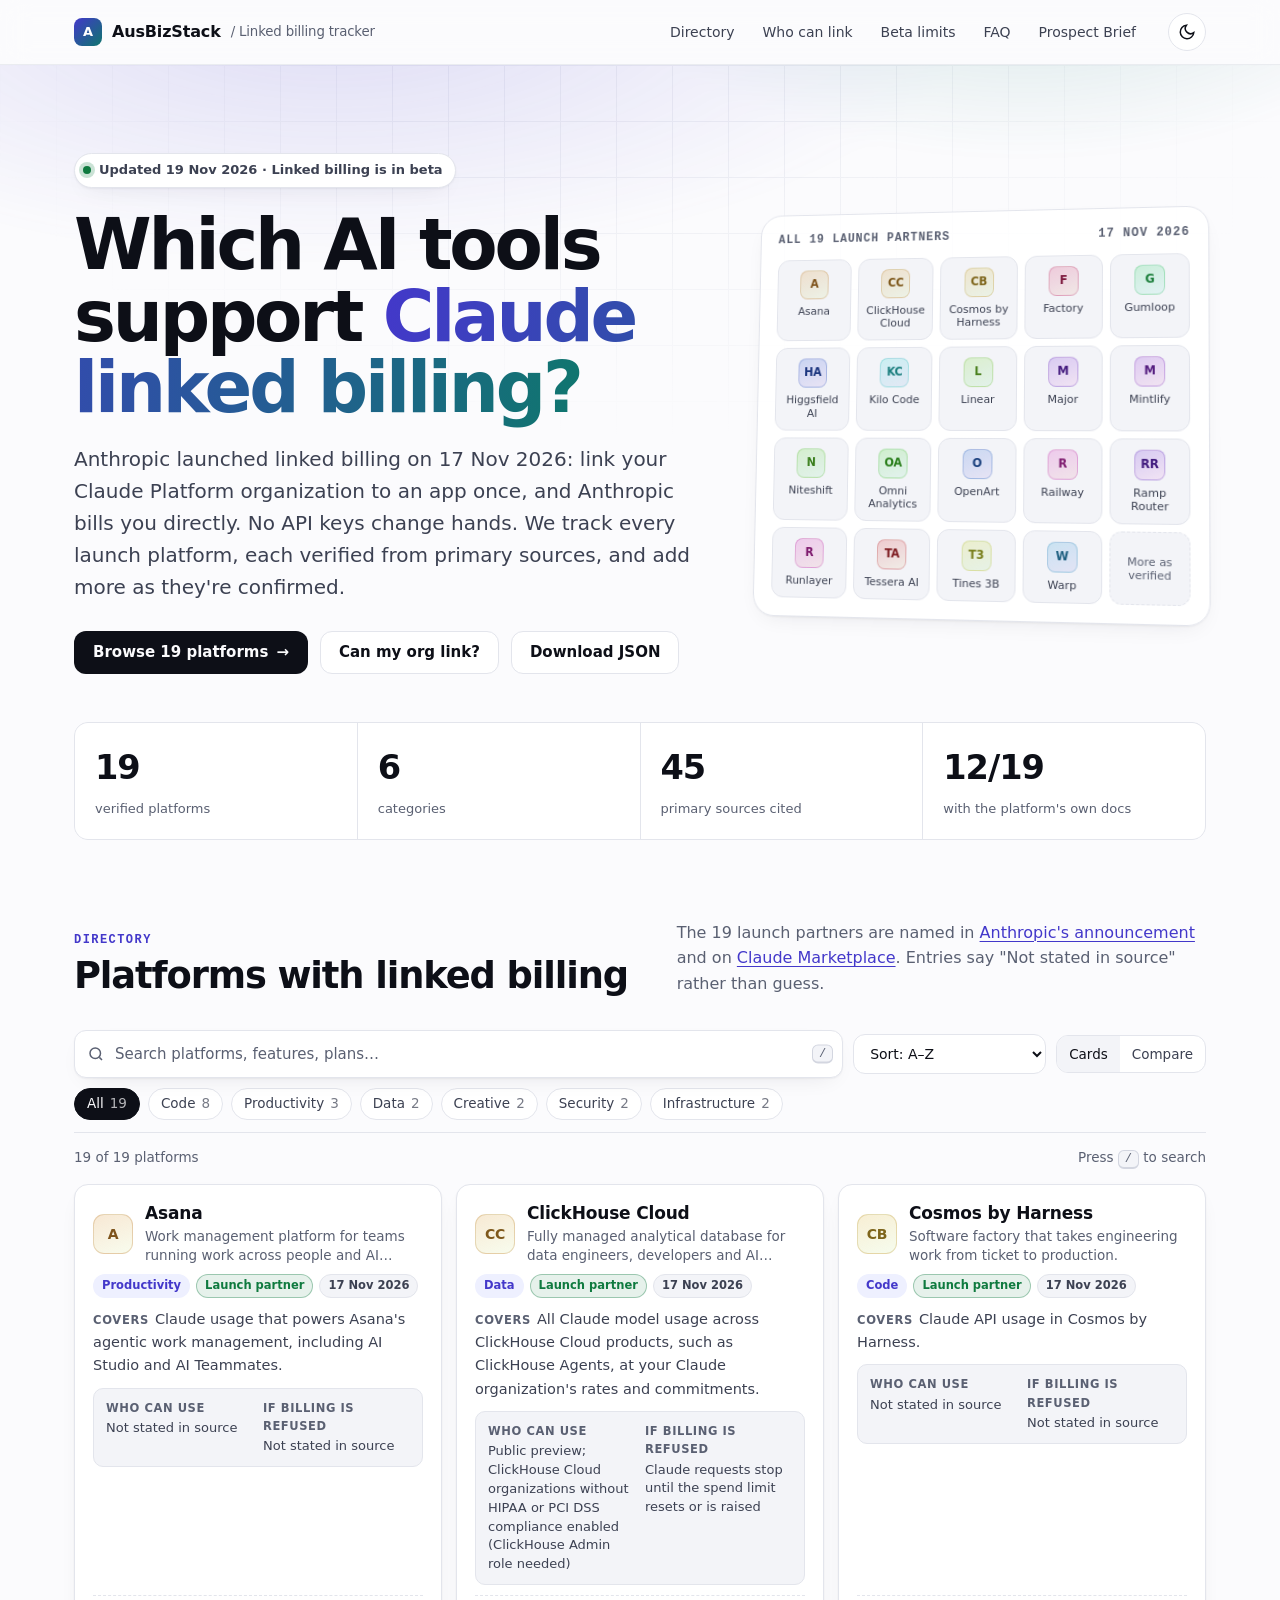
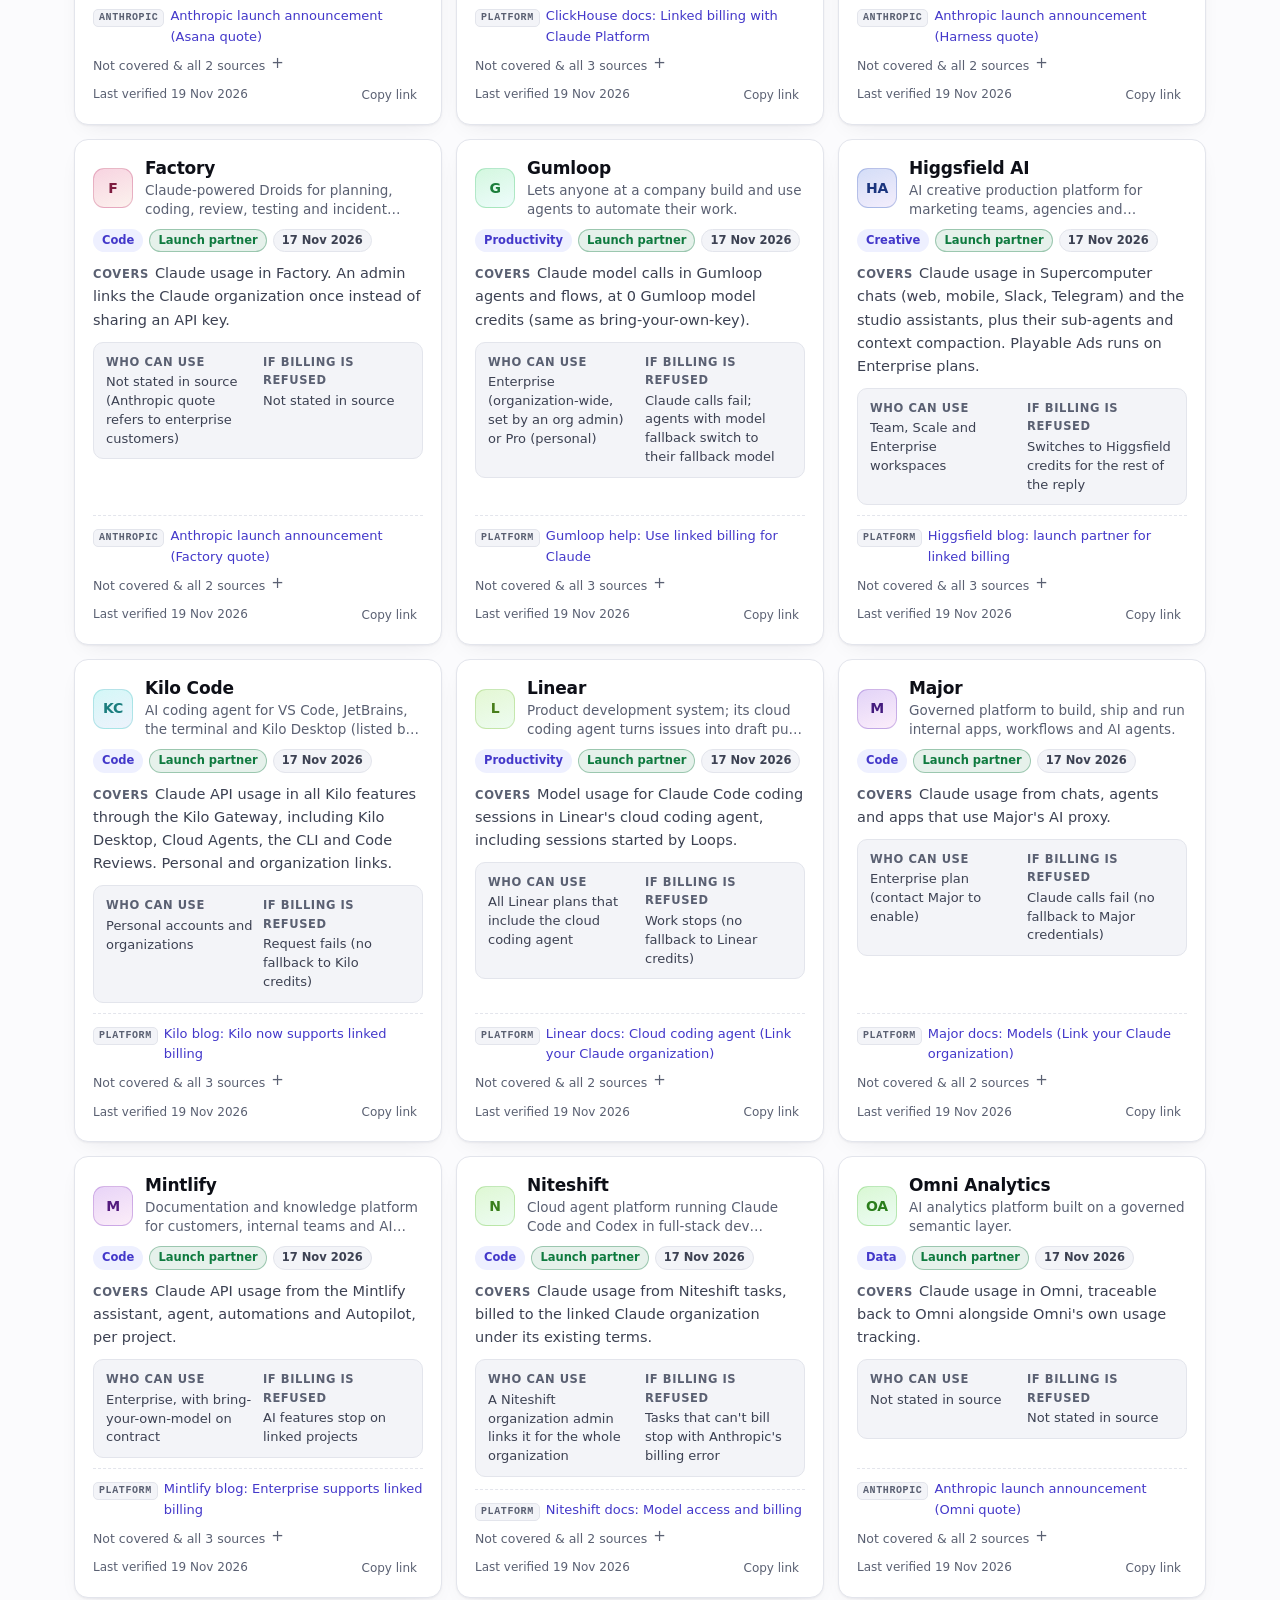
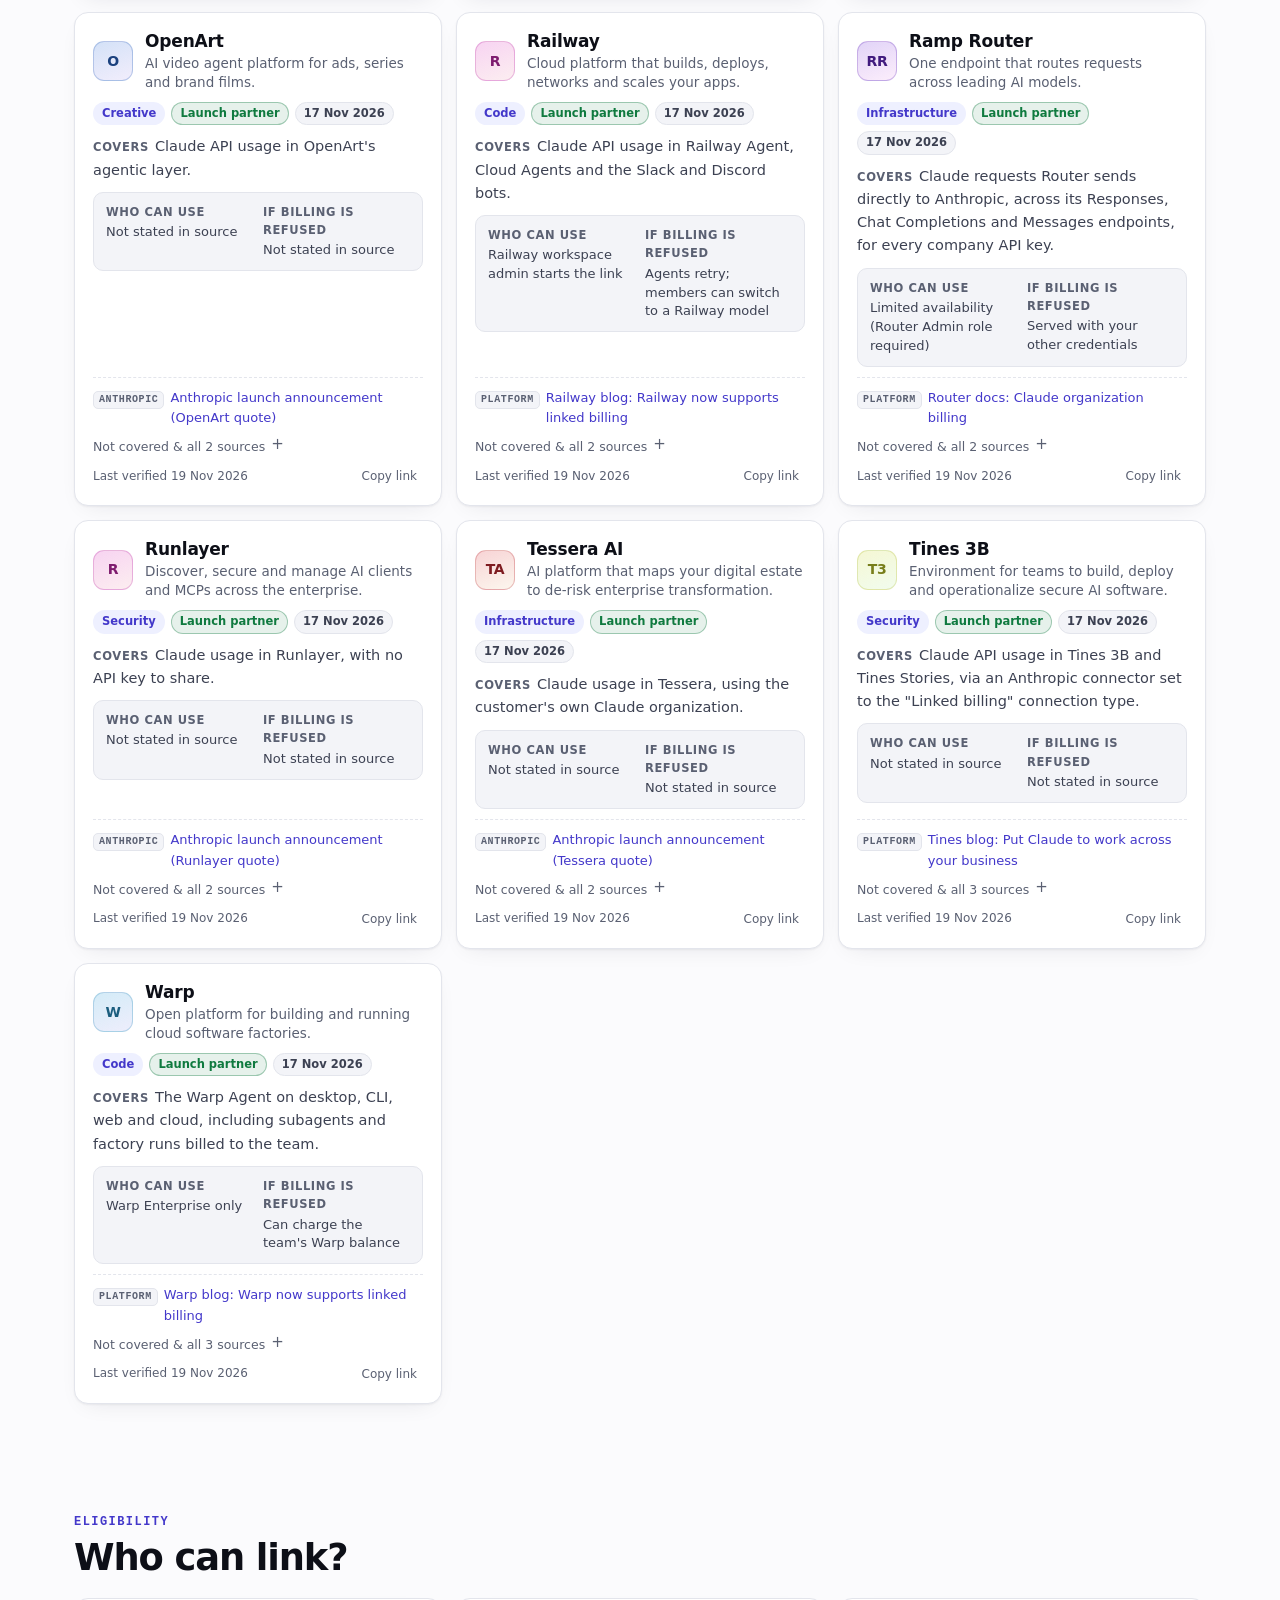
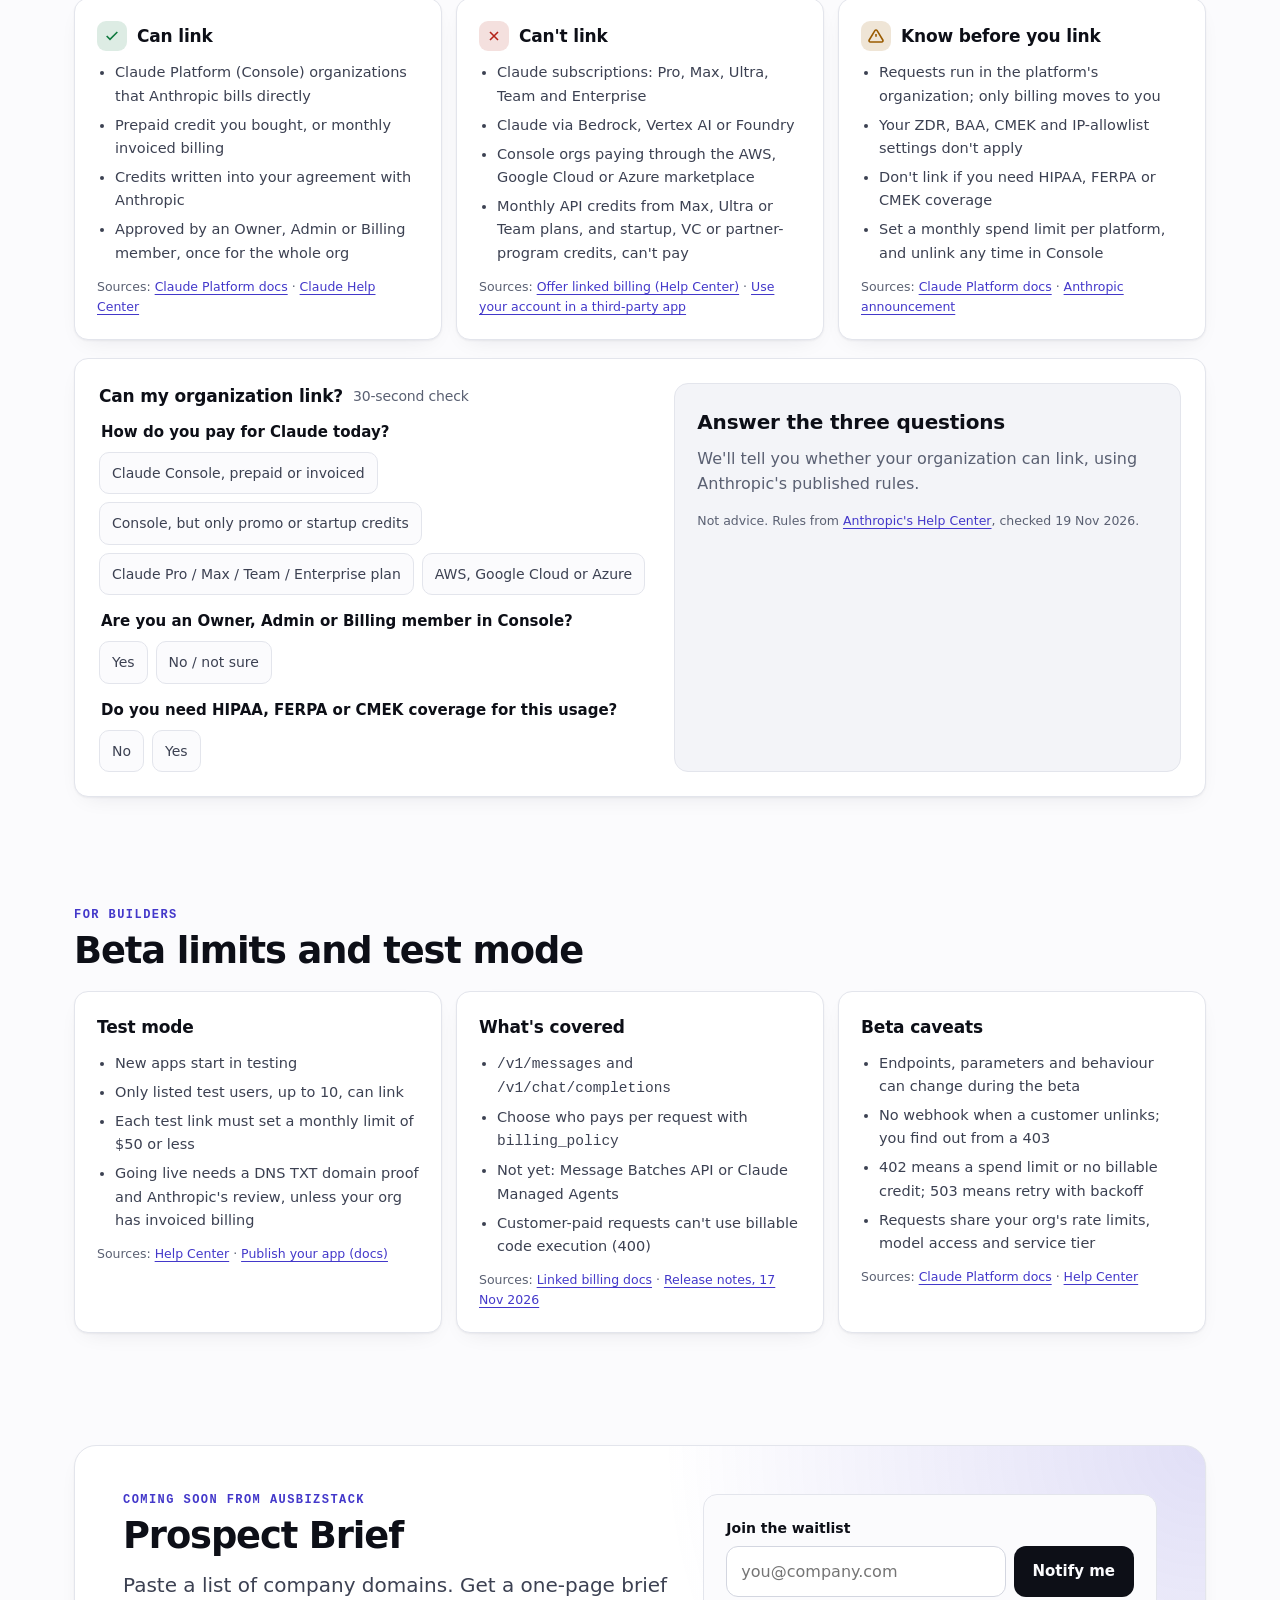
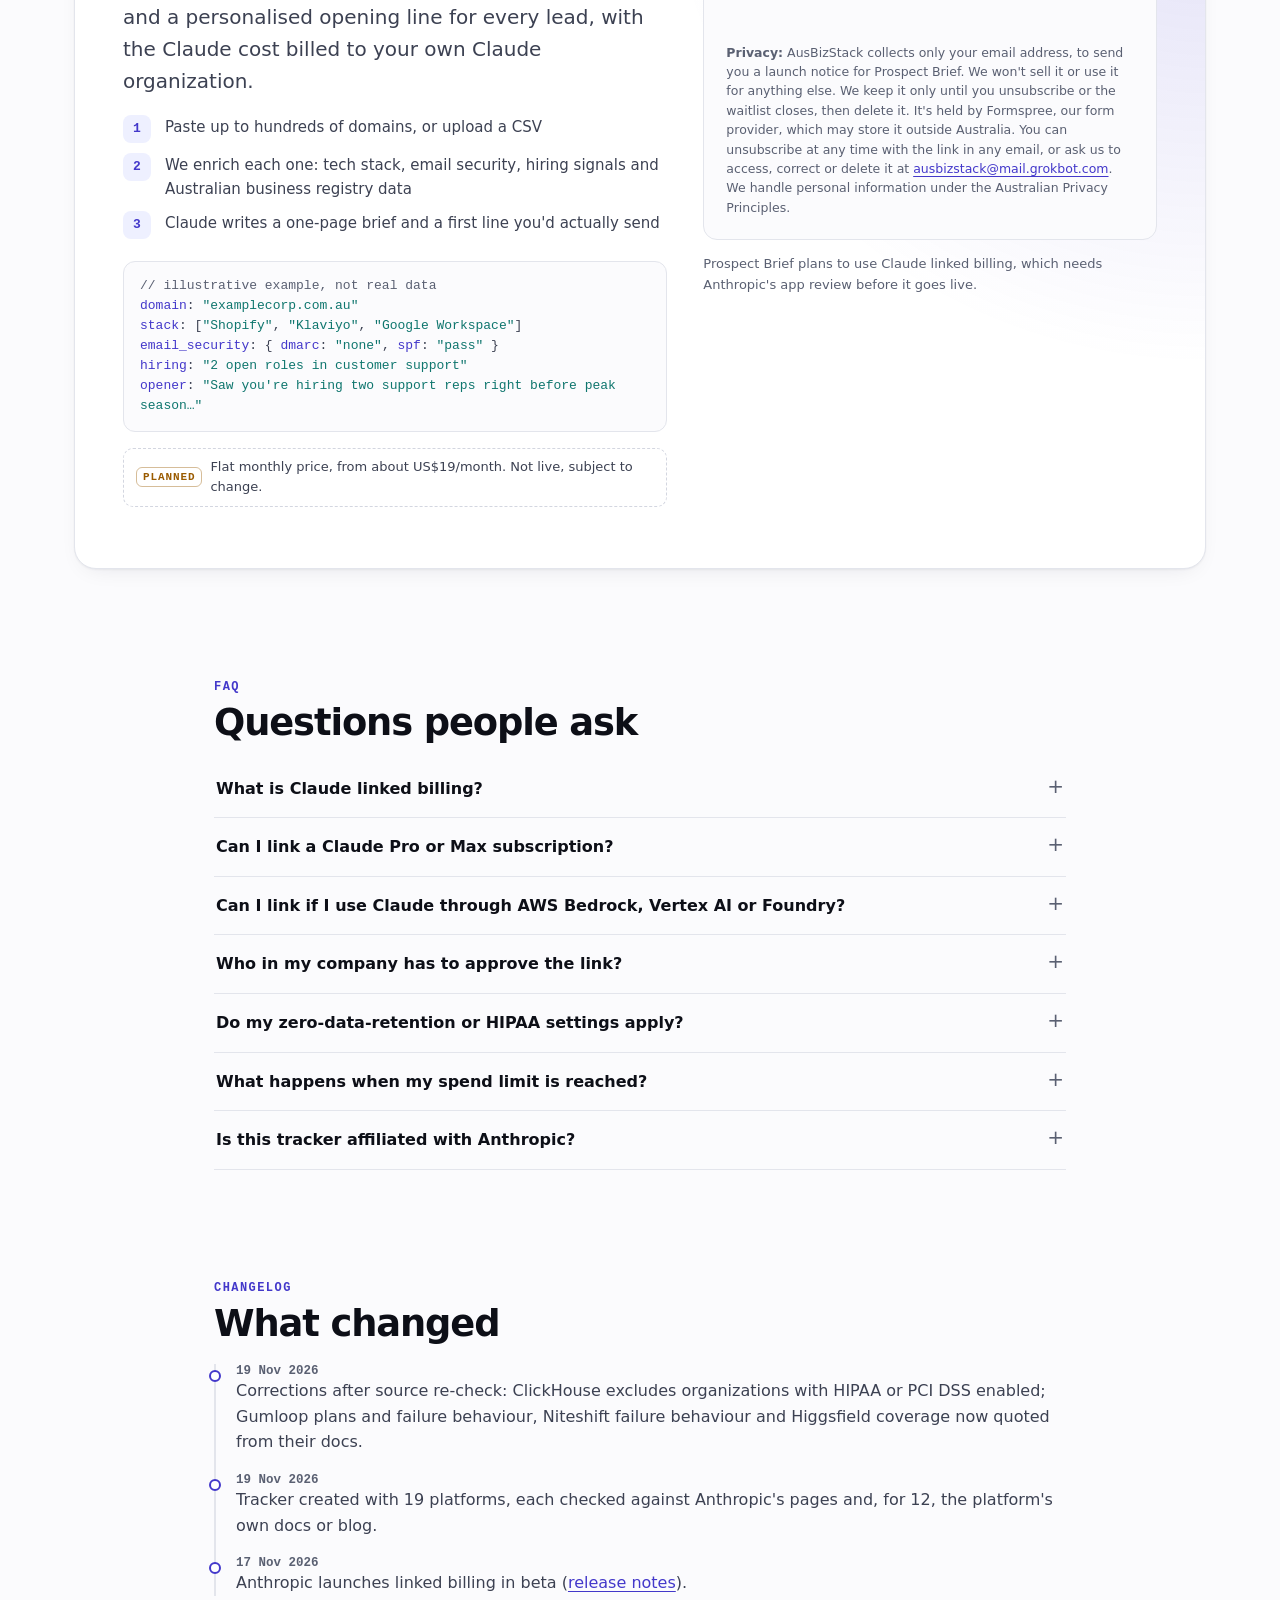
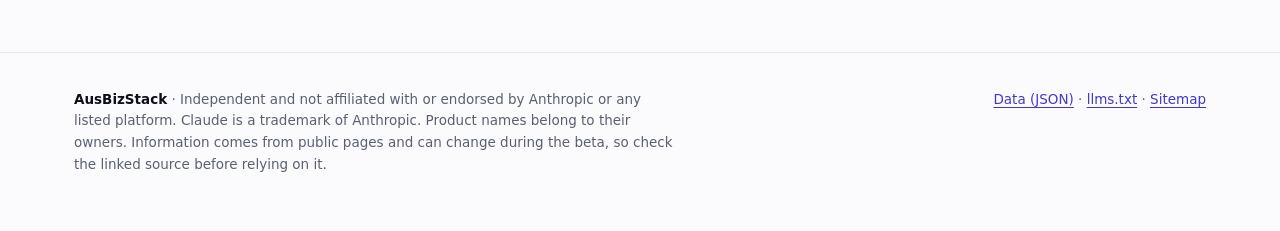
==== claude-linked-billing/index.html @ 21a8fe2b "Add Claude linked-billing tracker" ====
<!doctype html>
<html lang="en-AU" class="no-js">
<head>
<meta charset="utf-8">
<meta name="viewport" content="width=device-width,initial-scale=1,viewport-fit=cover">
<title>Which AI tools support Claude linked billing? (2026 tracker) · AusBizStack</title>
<meta name="description" content="Independent tracker of the platforms supporting Anthropic&#39;s Claude linked billing (beta, launched 17 Nov 2026): all 19 launch partners, each verified from primary sources, plus eligibility rules, test-mode limits and caveats.">
<link rel="canonical" href="https://ausbizstack.github.io/claude-linked-billing/">
<meta name="robots" content="index,follow,max-image-preview:large">
<meta name="theme-color" content="#08090d" media="(prefers-color-scheme: dark)">
<meta name="theme-color" content="#fbfbfd" media="(prefers-color-scheme: light)">
<meta property="og:type" content="website">
<meta property="og:site_name" content="AusBizStack">
<meta property="og:title" content="Which AI tools support Claude linked billing?">
<meta property="og:description" content="Independent tracker of the platforms supporting Anthropic&#39;s Claude linked billing (beta, launched 17 Nov 2026): all 19 launch partners, each verified from primary sources, plus eligibility rules, test-mode limits and caveats.">
<meta property="og:url" content="https://ausbizstack.github.io/claude-linked-billing/">
<meta property="og:image" content="https://ausbizstack.github.io/claude-linked-billing/og.png">
<meta property="og:image:width" content="1200"><meta property="og:image:height" content="630">
<meta property="og:image:alt" content="Claude linked billing tracker: 19 verified platforms">
<meta property="og:locale" content="en_AU">
<meta name="twitter:card" content="summary_large_image">
<meta name="twitter:title" content="Which AI tools support Claude linked billing?">
<meta name="twitter:description" content="Independent tracker of the platforms supporting Anthropic&#39;s Claude linked billing (beta, launched 17 Nov 2026): all 19 launch partners, each verified from primary sources, plus eligibility rules, test-mode limits and caveats.">
<meta name="twitter:image" content="https://ausbizstack.github.io/claude-linked-billing/og.png">
<link rel="icon" href="./favicon.svg" type="image/svg+xml">
<link rel="apple-touch-icon" href="./apple-touch-icon.png">
<link rel="manifest" href="./site.webmanifest">
<link rel="alternate" type="application/json" href="./platforms.json" title="Platform data (JSON)">
<link rel="alternate" type="text/plain" href="./llms.txt" title="llms.txt">
<script>try{var t=localStorage.getItem("theme");if(t)document.documentElement.dataset.theme=t}catch(e){}</script>
<style>:root{--font: "Inter var", Inter, ui-sans-serif, system-ui, -apple-system, "Segoe UI Variable", "Segoe UI", Roboto, "Helvetica Neue", Arial, sans-serif;--mono: ui-monospace, "SF Mono", "JetBrains Mono", Menlo, Consolas, monospace;--r-sm:8px; --r:14px; --r-lg:22px;--ease: cubic-bezier(.2,.7,.2,1);--maxw: 1180px;color-scheme: light dark;}:root,[data-theme="light"]{--bg:#fbfbfd; --bg-2:#f3f4f8; --card:#ffffff; --line:#e3e5ec; --line-2:#d3d6e0;--fg:#0d0f17; --fg-2:#3c4152; --fg-3:#5a6072;--accent:#4338ca; --accent-2:#0f766e; --accent-fg:#ffffff; --accent-soft:#eef0ff;--ok:#0f7a3f; --warn:#9a5b00; --bad:#b42318;--glow: rgba(67,56,202,.16); --shadow: 0 1px 2px rgba(16,24,40,.05), 0 8px 24px -12px rgba(16,24,40,.12);}@media (prefers-color-scheme: dark){:root:not([data-theme="light"]){--bg:#08090d; --bg-2:#0e1016; --card:#11131a; --line:#1f2330; --line-2:#2b3040;--fg:#f2f3f7; --fg-2:#c3c7d4; --fg-3:#9aa0b2;--accent:#a5b4fc; --accent-2:#5eead4; --accent-fg:#0b0d14; --accent-soft:#1a1d33;--ok:#4ade80; --warn:#fbbf24; --bad:#f87171;--glow: rgba(129,140,248,.22); --shadow: 0 1px 0 rgba(255,255,255,.03) inset, 0 12px 32px -16px rgba(0,0,0,.6);}}[data-theme="dark"]{--bg:#08090d; --bg-2:#0e1016; --card:#11131a; --line:#1f2330; --line-2:#2b3040;--fg:#f2f3f7; --fg-2:#c3c7d4; --fg-3:#9aa0b2;--accent:#a5b4fc; --accent-2:#5eead4; --accent-fg:#0b0d14; --accent-soft:#1a1d33;--ok:#4ade80; --warn:#fbbf24; --bad:#f87171;--glow: rgba(129,140,248,.22); --shadow: 0 1px 0 rgba(255,255,255,.03) inset, 0 12px 32px -16px rgba(0,0,0,.6);}*,*::before,*::after{box-sizing:border-box}html{-webkit-text-size-adjust:100%;scroll-behavior:smooth;scroll-padding-top:84px}body{margin:0;background:var(--bg);color:var(--fg);font:400 16px/1.6 var(--font);font-feature-settings:"cv11","ss01","ss03";-webkit-font-smoothing:antialiased;text-rendering:optimizeLegibility}a{color:var(--accent);text-underline-offset:3px;text-decoration-thickness:1px}a:hover{text-decoration-thickness:2px}:focus-visible{outline:2px solid var(--accent);outline-offset:3px;border-radius:6px}img,svg{display:block;max-width:100%}.wrap{max-width:var(--maxw);margin:0 auto;padding:0 24px}.sr-only{position:absolute!important;width:1px;height:1px;padding:0;margin:-1px;overflow:hidden;clip:rect(0,0,0,0);white-space:nowrap;border:0}.skip{position:absolute;left:12px;top:-60px;background:var(--fg);color:var(--bg);padding:10px 14px;border-radius:10px;z-index:100}.skip:focus,.skip:focus-visible{top:12px;outline:3px solid var(--accent);outline-offset:2px;box-shadow:0 0 0 6px color-mix(in srgb,var(--accent) 30%,transparent)}main:focus{outline:none}.top{position:sticky;top:0;z-index:50;backdrop-filter:saturate(180%) blur(14px);-webkit-backdrop-filter:saturate(180%) blur(14px);background:color-mix(in srgb,var(--bg) 78%,transparent);border-bottom:1px solid color-mix(in srgb,var(--line) 70%,transparent)}.top .wrap{display:flex;align-items:center;gap:20px;height:64px}.brand{display:flex;align-items:center;gap:10px;font-weight:650;letter-spacing:-.01em;color:var(--fg);text-decoration:none}.brand .mark{width:28px;height:28px;border-radius:8px;background:linear-gradient(135deg,var(--accent),var(--accent-2));display:grid;place-items:center;color:var(--accent-fg);font-size:13px;font-weight:800}.brand small{color:var(--fg-3);font-weight:500}.nav{display:flex;gap:4px;margin-left:auto}.nav a{color:var(--fg-2);text-decoration:none;font-size:14px;padding:8px 12px;border-radius:999px}.nav a:hover{background:var(--bg-2);color:var(--fg)}.icon-btn{border:1px solid var(--line);background:var(--card);color:var(--fg);width:38px;height:38px;border-radius:999px;display:grid;place-items:center;cursor:pointer}.icon-btn:hover{border-color:var(--line-2)}.hero{position:relative;padding:88px 0 56px;overflow:hidden;isolation:isolate}.hero::before{content:"";position:absolute;inset:-30% -10% auto;height:620px;background:radial-gradient(60% 60% at 30% 30%,var(--glow),transparent 70%),radial-gradient(40% 50% at 75% 20%,color-mix(in srgb,var(--accent-2) 18%,transparent),transparent 70%);z-index:-1;filter:blur(8px)}.hero::after{content:"";position:absolute;inset:0;background-image:linear-gradient(var(--line) 1px,transparent 1px),linear-gradient(90deg,var(--line) 1px,transparent 1px);background-size:56px 56px;mask-image:radial-gradient(70% 60% at 50% 0%,#000 30%,transparent 75%);-webkit-mask-image:radial-gradient(70% 60% at 50% 0%,#000 30%,transparent 75%);opacity:.5;z-index:-2}.eyebrow{display:inline-flex;align-items:center;gap:8px;font-size:13px;font-weight:550;color:var(--fg-2);background:var(--card);border:1px solid var(--line);padding:6px 12px 6px 8px;border-radius:999px;box-shadow:var(--shadow)}.dot{width:8px;height:8px;border-radius:50%;background:var(--ok);box-shadow:0 0 0 4px color-mix(in srgb,var(--ok) 22%,transparent);animation:pulse 2.4s var(--ease) infinite}@keyframes pulse{50%{box-shadow:0 0 0 7px color-mix(in srgb,var(--ok) 0%,transparent)}}h1{font-size:clamp(2.3rem,5.6vw,4.4rem);line-height:1.02;letter-spacing:-.045em;font-weight:720;margin:22px 0 18px;max-width:15ch}h1 .grad{background:linear-gradient(100deg,var(--accent),var(--accent-2));-webkit-background-clip:text;background-clip:text;color:transparent}.lede{font-size:clamp(1.05rem,1.6vw,1.25rem);color:var(--fg-2);max-width:62ch;margin:0 0 28px}.cta-row{display:flex;flex-wrap:wrap;gap:12px}.btn{display:inline-flex;align-items:center;gap:8px;font:600 15px/1 var(--font);padding:13px 18px;border-radius:12px;border:1px solid transparent;text-decoration:none;cursor:pointer;transition:transform .2s var(--ease),box-shadow .2s var(--ease),background .2s}.btn-primary{background:var(--fg);color:var(--bg)}.btn-primary:hover{transform:translateY(-1px);box-shadow:0 10px 24px -10px var(--glow)}.btn-ghost{background:var(--card);color:var(--fg);border-color:var(--line)}.btn-ghost:hover{border-color:var(--line-2)}.stats{display:grid;grid-template-columns:repeat(4,minmax(0,1fr));gap:1px;background:var(--line);border:1px solid var(--line);border-radius:var(--r);overflow:hidden;margin-top:48px}.stat{background:var(--card);padding:18px 20px}.stat b{display:block;font-size:clamp(1.5rem,3vw,2.1rem);letter-spacing:-.03em;font-weight:700;font-variant-numeric:tabular-nums}.stat span{color:var(--fg-3);font-size:13px}@media (max-width:720px){.stats{grid-template-columns:repeat(2,minmax(0,1fr))}.hero{padding:56px 0 40px}}section{padding:56px 0}.sec-head{display:flex;align-items:end;justify-content:space-between;gap:16px;flex-wrap:wrap;margin-bottom:22px}h2{font-size:clamp(1.6rem,3vw,2.3rem);letter-spacing:-.03em;line-height:1.1;margin:0;font-weight:700}h3{letter-spacing:-.01em}.kicker{font:600 12px/1 var(--mono);text-transform:uppercase;letter-spacing:.12em;color:var(--accent);margin:0 0 10px}.muted{color:var(--fg-3)}.toolbar{position:sticky;top:64px;z-index:20;background:color-mix(in srgb,var(--bg) 88%,transparent);backdrop-filter:blur(10px);-webkit-backdrop-filter:blur(10px);padding:12px 0;margin:0 0 14px;border-bottom:1px solid var(--line)}.tb-row{display:flex;gap:10px;flex-wrap:wrap;align-items:center}.search{flex:1 1 280px;position:relative}.search input{width:100%;font:inherit;font-size:15px;color:var(--fg);background:var(--card);border:1px solid var(--line);border-radius:12px;padding:11px 44px 11px 40px;box-shadow:var(--shadow)}.search input::placeholder{color:var(--fg-3)}.search input:focus{outline:none;border-color:var(--accent);box-shadow:0 0 0 4px color-mix(in srgb,var(--accent) 20%,transparent)}.search svg{position:absolute;left:13px;top:50%;transform:translateY(-50%);color:var(--fg-3)}.search kbd{position:absolute;right:10px;top:50%;transform:translateY(-50%)}kbd{font:500 12px var(--mono);border:1px solid var(--line-2);border-bottom-width:2px;border-radius:6px;padding:1px 6px;color:var(--fg-3);background:var(--bg-2)}select{font:inherit;font-size:14px;color:var(--fg);background:var(--card);border:1px solid var(--line);border-radius:12px;padding:10px 12px}.chips{display:flex;gap:8px;flex-wrap:wrap;margin-top:10px}.chip{font:500 13.5px/1 var(--font);border:1px solid var(--line);background:var(--card);color:var(--fg-2);padding:8px 12px;border-radius:999px;cursor:pointer;display:inline-flex;gap:6px;align-items:center;transition:all .15s}.chip:hover{border-color:var(--line-2);color:var(--fg)}.chip[aria-pressed="true"]{background:var(--fg);color:var(--bg);border-color:var(--fg)}.chip .n{font-variant-numeric:tabular-nums;opacity:.7}.seg{display:inline-flex;border:1px solid var(--line);border-radius:12px;overflow:hidden;background:var(--card)}.seg button{font:500 13.5px var(--font);border:0;background:transparent;color:var(--fg-2);padding:10px 12px;cursor:pointer}.seg button[aria-pressed="true"]{background:var(--bg-2);color:var(--fg)}.result-meta{font-size:13.5px;color:var(--fg-3);margin:6px 0 16px;display:flex;justify-content:space-between;gap:10px;flex-wrap:wrap}.grid{display:grid;grid-template-columns:repeat(auto-fill,minmax(340px,1fr));gap:14px;list-style:none;margin:0;padding:0}@media (max-width:420px){.grid{grid-template-columns:1fr}}.card{position:relative;background:var(--card);border:1px solid var(--line);border-radius:var(--r);padding:20px;display:flex;flex-direction:column;gap:12px;box-shadow:var(--shadow);transition:transform .25s var(--ease),border-color .25s,box-shadow .25s}.card:hover{transform:translateY(-2px);border-color:var(--line-2)}.card:target{border-color:var(--accent);box-shadow:0 0 0 4px color-mix(in srgb,var(--accent) 22%,transparent)}.c-head{display:flex;gap:12px;align-items:center}.logo{flex:none;width:42px;height:42px;border-radius:11px;display:grid;place-items:center;font-weight:750;font-size:15px;letter-spacing:-.02em;color:#fff}.c-title{min-width:0}.c-title h3{margin:0;font-size:17px;line-height:1.25}.c-title h3 a{color:inherit;text-decoration:none}.c-title h3 a:hover{text-decoration:underline}.c-title p{margin:2px 0 0;font-size:13.5px;color:var(--fg-3);line-height:1.4}.badges{display:flex;gap:6px;flex-wrap:wrap}.badge{font:600 11.5px/1 var(--font);padding:5px 8px;border-radius:999px;border:1px solid var(--line);color:var(--fg-2);background:var(--bg-2);white-space:nowrap}.badge.cat{color:var(--accent);background:var(--accent-soft);border-color:transparent}.badge.new{color:var(--accent-fg);background:linear-gradient(100deg,var(--accent),var(--accent-2));border-color:transparent}.badge.launch{color:var(--ok);border-color:color-mix(in srgb,var(--ok) 35%,transparent);background:color-mix(in srgb,var(--ok) 10%,transparent)}dl.facts{margin:0;display:grid;gap:9px;font-size:14px}dl.facts div{display:grid;grid-template-columns:92px 1fr;gap:10px}dl.facts dt{color:var(--fg-3);font-size:12.5px;font-weight:600;padding-top:1px}dl.facts dd{margin:0;color:var(--fg-2)}.c-foot{margin-top:auto;padding-top:12px;border-top:1px dashed var(--line);display:flex;flex-direction:column;gap:8px}.sources{list-style:none;margin:0;padding:0;display:flex;flex-direction:column;gap:5px;font-size:13px}.sources a{display:inline-flex;gap:6px;align-items:baseline;text-decoration:none}.sources a:hover span{text-decoration:underline}.src-tag{font:600 10px/1 var(--mono);letter-spacing:.06em;text-transform:uppercase;padding:3px 5px;border-radius:5px;background:var(--bg-2);color:var(--fg-3);border:1px solid var(--line);flex:none}.verified{font-size:12px;color:var(--fg-3);display:flex;justify-content:space-between;gap:8px;align-items:center}.copy{font:500 12px var(--font);background:none;border:0;color:var(--fg-3);cursor:pointer;padding:4px 6px;border-radius:6px}.copy:hover{color:var(--fg);background:var(--bg-2)}.empty{padding:48px;text-align:center;border:1px dashed var(--line-2);border-radius:var(--r);color:var(--fg-3)}.table-wrap{overflow-x:auto;border:1px solid var(--line);border-radius:var(--r);background:var(--card)}table{border-collapse:collapse;width:100%;font-size:14px;min-width:860px}th,td{text-align:left;padding:12px 14px;border-bottom:1px solid var(--line);vertical-align:top}th{font-size:12px;text-transform:uppercase;letter-spacing:.06em;color:var(--fg-3);background:var(--bg-2);position:sticky;top:0}tr:last-child td{border-bottom:0}td a{white-space:nowrap}.explain{display:grid;grid-template-columns:repeat(3,1fr);gap:14px}@media (max-width:900px){.explain{grid-template-columns:1fr}}.panel{background:var(--card);border:1px solid var(--line);border-radius:var(--r);padding:22px;box-shadow:var(--shadow)}.panel h3{margin:0 0 10px;font-size:17px;display:flex;gap:10px;align-items:center}.panel ul{margin:0;padding-left:18px;color:var(--fg-2);font-size:14.5px}.panel li{margin:6px 0}.panel .cite{font-size:12.5px;margin-top:12px;display:block}.ico{width:30px;height:30px;border-radius:9px;display:grid;place-items:center;flex:none}.ico.ok{background:color-mix(in srgb,var(--ok) 14%,transparent);color:var(--ok)}.ico.bad{background:color-mix(in srgb,var(--bad) 14%,transparent);color:var(--bad)}.ico.warn{background:color-mix(in srgb,var(--warn) 16%,transparent);color:var(--warn)}.checker{display:grid;grid-template-columns:1.1fr 1fr;gap:18px;margin-top:18px}@media (max-width:900px){.checker{grid-template-columns:1fr}}fieldset{border:0;margin:0 0 14px;padding:0}legend{font-weight:600;font-size:15px;margin-bottom:8px}.opts{display:flex;flex-wrap:wrap;gap:8px}.opt input{position:absolute;opacity:0;pointer-events:none}.opt span{display:inline-block;font-size:14px;border:1px solid var(--line);background:var(--bg);padding:9px 12px;border-radius:10px;cursor:pointer;color:var(--fg-2)}.opt input:checked+span{border-color:var(--accent);color:var(--fg);background:var(--accent-soft)}.opt input:focus-visible+span{outline:2px solid var(--accent);outline-offset:2px}.verdict{border-radius:var(--r);padding:22px;border:1px solid var(--line);background:var(--bg-2);min-height:100%}.verdict h3{margin:0 0 8px;font-size:20px}.verdict[data-state="yes"]{border-color:color-mix(in srgb,var(--ok) 45%,transparent);background:color-mix(in srgb,var(--ok) 8%,var(--card))}.verdict[data-state="no"]{border-color:color-mix(in srgb,var(--bad) 45%,transparent);background:color-mix(in srgb,var(--bad) 7%,var(--card))}.verdict[data-state="maybe"]{border-color:color-mix(in srgb,var(--warn) 45%,transparent);background:color-mix(in srgb,var(--warn) 7%,var(--card))}details{border-bottom:1px solid var(--line);padding:16px 2px}details summary{cursor:pointer;font-weight:600;list-style:none;display:flex;justify-content:space-between;gap:16px}details summary::-webkit-details-marker{display:none}details summary::after{content:"+";font-weight:400;color:var(--fg-3);font-size:20px;line-height:1;transition:transform .2s}details[open] summary::after{transform:rotate(45deg)}details p{color:var(--fg-2);margin:10px 0 0;max-width:75ch}.wl{position:relative;border-radius:var(--r-lg);padding:clamp(24px,4vw,48px);border:1px solid var(--line);background:radial-gradient(80% 120% at 100% 0%,var(--glow),transparent 60%),var(--card);overflow:hidden;box-shadow:var(--shadow)}.wl-grid{display:grid;grid-template-columns:1.2fr 1fr;gap:36px;align-items:start}@media (max-width:900px){.wl-grid{grid-template-columns:1fr}}.steps{list-style:none;padding:0;margin:18px 0 0;display:grid;gap:10px;counter-reset:s}.steps li{counter-increment:s;display:grid;grid-template-columns:30px 1fr;gap:12px;color:var(--fg-2);font-size:15px}.steps li::before{content:counter(s);width:28px;height:28px;border-radius:8px;display:grid;place-items:center;background:var(--accent-soft);color:var(--accent);font:700 13px var(--mono)}.mock{margin-top:22px;border:1px solid var(--line);border-radius:12px;background:var(--bg);font:13px/1.55 var(--mono);padding:14px 16px;color:var(--fg-2);overflow:auto}.mock .k{color:var(--accent)}.mock .s{color:var(--accent-2)}form.wl-form{background:var(--bg);border:1px solid var(--line);border-radius:var(--r);padding:22px}label.lbl{display:block;font-weight:600;font-size:14px;margin-bottom:6px}.field{display:flex;gap:8px;flex-wrap:wrap}.field input[type=email]{flex:1 1 220px;font:inherit;color:var(--fg);background:var(--card);border:1px solid var(--line-2);border-radius:12px;padding:12px 14px}.field input[type=email]:focus{outline:none;border-color:var(--accent);box-shadow:0 0 0 4px color-mix(in srgb,var(--accent) 20%,transparent)}.hp{position:absolute;left:-9999px}.privacy{font-size:12.5px;color:var(--fg-3);margin:14px 0 0;line-height:1.55}.form-msg{font-size:14px;margin-top:12px;min-height:1.4em}.form-msg.ok{color:var(--ok)} .form-msg.err{color:var(--bad)} .form-msg.preview{color:var(--warn)}.planned{display:inline-flex;gap:8px;align-items:center;font-size:13px;color:var(--fg-2);border:1px dashed var(--line-2);border-radius:10px;padding:8px 12px;margin-top:16px}.preview-flag{font:600 11px var(--mono);text-transform:uppercase;letter-spacing:.08em;color:var(--warn);border:1px solid color-mix(in srgb,var(--warn) 40%,transparent);padding:3px 6px;border-radius:6px}.log{list-style:none;margin:0;padding:0;border-left:2px solid var(--line);display:grid;gap:18px}.log li{position:relative;padding-left:20px;color:var(--fg-2)}.log li::before{content:"";position:absolute;left:-7px;top:6px;width:12px;height:12px;border-radius:50%;background:var(--card);border:2px solid var(--accent)}.log time{font:600 12.5px var(--mono);color:var(--fg-3);display:block}footer{border-top:1px solid var(--line);padding:36px 0 56px;color:var(--fg-3);font-size:13.5px}footer .wrap{display:flex;justify-content:space-between;gap:24px;flex-wrap:wrap}.disclaimer{max-width:70ch}.reveal{opacity:0;transform:translateY(12px);transition:opacity .6s var(--ease),transform .6s var(--ease)}.reveal.in{opacity:1;transform:none}.no-js .reveal{opacity:1;transform:none}@media (prefers-reduced-motion: reduce){*{animation:none!important;transition:none!important;scroll-behavior:auto!important}.reveal{opacity:1;transform:none}}@media print{.top,.toolbar,.wl,#theme{display:none}.card{break-inside:avoid;box-shadow:none}}[hidden]{display:none!important}.mock{white-space:pre-wrap;word-break:break-word}.search input:not(:placeholder-shown)~kbd,.search input:focus~kbd{display:none}@media (max-width:520px){.brand small{display:none}}.hero-grid{display:grid;grid-template-columns:1.25fr .9fr;gap:40px;align-items:center}@media (max-width:1020px){.hero-grid{grid-template-columns:1fr}.hero-art{display:none}}.hero-art{position:relative;border:1px solid var(--line);border-radius:var(--r-lg);background:color-mix(in srgb,var(--card) 80%,transparent);padding:18px;box-shadow:var(--shadow);transform:perspective(1200px) rotateY(-8deg) rotateX(4deg);transition:transform .8s var(--ease)}.hero-art:hover{transform:none}.hero-art .ha-top{display:flex;justify-content:space-between;align-items:center;font:600 12px var(--mono);color:var(--fg-3);text-transform:uppercase;letter-spacing:.08em;margin-bottom:14px}.tiles{display:grid;grid-template-columns:repeat(5,1fr);gap:7px}.tile{display:flex;flex-direction:column;align-items:center;gap:6px;padding:12px 6px;border-radius:12px;background:var(--bg-2);border:1px solid var(--line);font-size:11.5px;color:var(--fg-2);text-align:center;line-height:1.2;opacity:0;animation:tileIn .6s var(--ease) forwards}.tile .logo{width:34px;height:34px;font-size:12.5px;border-radius:9px}@keyframes tileIn{from{opacity:0;transform:translateY(8px) scale(.97)}to{opacity:1;transform:none}}@media (max-width:720px){.toolbar{position:static;backdrop-filter:none;-webkit-backdrop-filter:none;background:transparent}.tb-row select{flex:1 1 auto}.chips{flex-wrap:nowrap;overflow-x:auto;scrollbar-width:none;margin-left:-24px;margin-right:-24px;padding:0 24px 2px}.chips::-webkit-scrollbar{display:none}.chip{flex:none}.result-meta span:last-child{display:none}dl.facts div{grid-template-columns:84px 1fr}}.wl-grid>*,.hero-grid>*,.checker>*{min-width:0}.logo{flex:none;width:40px;height:40px;border-radius:11px;display:grid;place-items:center;font-weight:700;font-size:14px;letter-spacing:-.02em;background:linear-gradient(160deg,hsl(var(--h,230) 70% 50% / .20),hsl(calc(var(--h,230) + 40) 70% 50% / .08));color:hsl(var(--h,230) 65% 30%);border:1px solid hsl(var(--h,230) 60% 45% / .28);object-fit:contain}img.logo{background:#fff;padding:6px}[data-theme="dark"] .logo{color:hsl(var(--h,230) 85% 78%)}@media (prefers-color-scheme: dark){:root:not([data-theme="light"]) .logo{color:hsl(var(--h,230) 85% 78%)}}.tile .logo{width:30px;height:30px;font-size:11.5px;border-radius:8px}.tile{padding:10px 4px;font-size:11px}.tile.more{justify-content:center;color:var(--fg-3);border-style:dashed}.card{padding:18px;gap:10px}.covers{margin:0;font-size:14.5px;color:var(--fg-2)}.lbl-sm{display:block;font:600 11.5px/1.4 var(--font);text-transform:uppercase;letter-spacing:.06em;color:var(--fg-3);margin-bottom:2px}dl.mini{margin:0;display:grid;grid-template-columns:1fr 1fr;gap:10px;font-size:13px;background:var(--bg-2);border:1px solid var(--line);border-radius:10px;padding:10px 12px}dl.mini dt{font-size:11.5px;font-weight:600;color:var(--fg-3);text-transform:uppercase;letter-spacing:.05em}dl.mini dd{margin:2px 0 0;color:var(--fg-2);line-height:1.45}.c-foot{padding-top:10px;gap:8px}.primary-src{display:inline-flex;gap:6px;align-items:baseline;font-size:13px;text-decoration:none}.primary-src:hover span:last-child{text-decoration:underline}details.more{border:0;padding:0;font-size:13px}details.more summary{font-weight:500;color:var(--fg-3);font-size:12.5px;justify-content:flex-start;gap:6px}details.more summary::after{font-size:15px}details.more p{margin:8px 0 0;font-size:13.5px}details.more .sources{margin-top:8px}.menu{display:none;position:relative;margin-left:auto}.menu summary{list-style:none;cursor:pointer;display:inline-flex;align-items:center;gap:6px;font:500 14px var(--font);border:1px solid var(--line);background:var(--card);color:var(--fg);padding:8px 12px;border-radius:999px}.menu summary::-webkit-details-marker{display:none}.menu summary::after{content:none}.menu[open] summary{border-color:var(--line-2)}.menu nav{position:absolute;right:0;top:calc(100% + 8px);min-width:220px;background:var(--card);border:1px solid var(--line);border-radius:14px;box-shadow:var(--shadow);padding:6px;display:flex;flex-direction:column}.menu nav a{color:var(--fg);text-decoration:none;padding:11px 12px;border-radius:10px;font-size:15px}.menu nav a:hover,.menu nav a:focus-visible{background:var(--bg-2)}details.menu{border:0;padding:0}@media (max-width:820px){.nav{display:none}.menu{display:block}.top .wrap{gap:10px}}@media (max-width:720px){dl.mini{grid-template-columns:1fr}}noscript .ns{display:block;font-size:13px;color:var(--warn);margin-top:10px}.c-title p{display:-webkit-box;-webkit-line-clamp:2;line-clamp:2;-webkit-box-orient:vertical;overflow:hidden}.covers .lbl-sm{display:inline;margin:0 6px 0 0}@media (max-width:720px){dl.mini{grid-template-columns:1fr 1fr;gap:8px;padding:9px 10px}.card{padding:16px;gap:9px}.grid{gap:10px}}@media (max-width:360px){dl.mini{grid-template-columns:1fr}}</style>
<script type="application/ld+json">{"@context":"https://schema.org","@graph":[{"@type":"Organization","@id":"https://ausbizstack.github.io/claude-linked-billing/#org","name":"AusBizStack","url":"https://apify.com/ausbizstack"},{"@type":"WebPage","@id":"https://ausbizstack.github.io/claude-linked-billing/","url":"https://ausbizstack.github.io/claude-linked-billing/","name":"Which AI tools support Claude linked billing? (2026 tracker) · AusBizStack","description":"Independent tracker of the platforms supporting Anthropic's Claude linked billing (beta, launched 17 Nov 2026): all 19 launch partners, each verified from primary sources, plus eligibility rules, test-mode limits and caveats.","inLanguage":"en-AU","dateModified":"2026-11-19","datePublished":"2026-11-19","publisher":{"@id":"https://ausbizstack.github.io/claude-linked-billing/#org"},"about":{"@type":"Thing","name":"Claude linked billing"},"primaryImageOfPage":"https://ausbizstack.github.io/claude-linked-billing/og.png"},{"@type":"Dataset","name":"Claude linked billing platform tracker","description":"Platforms that support Anthropic's Claude linked billing, with coverage, availability, fallback behaviour and primary sources.","url":"https://ausbizstack.github.io/claude-linked-billing/","dateModified":"2026-11-19","creator":{"@id":"https://ausbizstack.github.io/claude-linked-billing/#org"},"isAccessibleForFree":true,"license":"https://creativecommons.org/licenses/by/4.0/","distribution":[{"@type":"DataDownload","encodingFormat":"application/json","contentUrl":"https://ausbizstack.github.io/claude-linked-billing/platforms.json"}]},{"@type":"ItemList","name":"Platforms that support Claude linked billing","numberOfItems":19,"itemListElement":[{"@type":"ListItem","position":1,"url":"https://ausbizstack.github.io/claude-linked-billing/#asana","item":{"@type":"SoftwareApplication","name":"Asana","applicationCategory":"Productivity","description":"Work management platform for teams running work across people and AI agents.","sameAs":"https://claude.com/resources/articles/linked-billing-on-claude-platform"}},{"@type":"ListItem","position":2,"url":"https://ausbizstack.github.io/claude-linked-billing/#clickhouse-cloud","item":{"@type":"SoftwareApplication","name":"ClickHouse Cloud","applicationCategory":"Data","description":"Fully managed analytical database for data engineers, developers and AI agents.","sameAs":"https://clickhouse.com/docs/products/cloud/features/ai-ml/linked-billing-claude-platform"}},{"@type":"ListItem","position":3,"url":"https://ausbizstack.github.io/claude-linked-billing/#cosmos-by-harness","item":{"@type":"SoftwareApplication","name":"Cosmos by Harness","applicationCategory":"Code","description":"Software factory that takes engineering work from ticket to production.","sameAs":"https://claude.com/resources/articles/linked-billing-on-claude-platform"}},{"@type":"ListItem","position":4,"url":"https://ausbizstack.github.io/claude-linked-billing/#factory","item":{"@type":"SoftwareApplication","name":"Factory","applicationCategory":"Code","description":"Claude-powered Droids for planning, coding, review, testing and incident response.","sameAs":"https://claude.com/resources/articles/linked-billing-on-claude-platform"}},{"@type":"ListItem","position":5,"url":"https://ausbizstack.github.io/claude-linked-billing/#gumloop","item":{"@type":"SoftwareApplication","name":"Gumloop","applicationCategory":"Productivity","description":"Lets anyone at a company build and use agents to automate their work.","sameAs":"https://docs.gumloop.com/help/connectors/link-your-claude-organization"}},{"@type":"ListItem","position":6,"url":"https://ausbizstack.github.io/claude-linked-billing/#higgsfield-ai","item":{"@type":"SoftwareApplication","name":"Higgsfield AI","applicationCategory":"Creative","description":"AI creative production platform for marketing teams, agencies and filmmakers.","sameAs":"https://higgsfield.ai/blog/higgsfield-anthropic-linked-billing"}},{"@type":"ListItem","position":7,"url":"https://ausbizstack.github.io/claude-linked-billing/#kilo-code","item":{"@type":"SoftwareApplication","name":"Kilo Code","applicationCategory":"Code","description":"AI coding agent for VS Code, JetBrains, the terminal and Kilo Desktop (listed by Anthropic as Kilo by Anaconda).","sameAs":"https://blog.kilo.ai/p/kilo-now-supports-linked-billing"}},{"@type":"ListItem","position":8,"url":"https://ausbizstack.github.io/claude-linked-billing/#linear","item":{"@type":"SoftwareApplication","name":"Linear","applicationCategory":"Productivity","description":"Product development system; its cloud coding agent turns issues into draft pull requests.","sameAs":"https://linear.app/docs/linear-cloud-coding-agent"}},{"@type":"ListItem","position":9,"url":"https://ausbizstack.github.io/claude-linked-billing/#major","item":{"@type":"SoftwareApplication","name":"Major","applicationCategory":"Code","description":"Governed platform to build, ship and run internal apps, workflows and AI agents.","sameAs":"https://docs.major.build/settings/models"}},{"@type":"ListItem","position":10,"url":"https://ausbizstack.github.io/claude-linked-billing/#mintlify","item":{"@type":"SoftwareApplication","name":"Mintlify","applicationCategory":"Code","description":"Documentation and knowledge platform for customers, internal teams and AI agents.","sameAs":"https://www.mintlify.com/blog/claude-linked-billing"}},{"@type":"ListItem","position":11,"url":"https://ausbizstack.github.io/claude-linked-billing/#niteshift","item":{"@type":"SoftwareApplication","name":"Niteshift","applicationCategory":"Code","description":"Cloud agent platform running Claude Code and Codex in full-stack dev environments.","sameAs":"https://docs.niteshift.dev/customizing-agents/model-access"}},{"@type":"ListItem","position":12,"url":"https://ausbizstack.github.io/claude-linked-billing/#omni-analytics","item":{"@type":"SoftwareApplication","name":"Omni Analytics","applicationCategory":"Data","description":"AI analytics platform built on a governed semantic layer.","sameAs":"https://claude.com/resources/articles/linked-billing-on-claude-platform"}},{"@type":"ListItem","position":13,"url":"https://ausbizstack.github.io/claude-linked-billing/#openart","item":{"@type":"SoftwareApplication","name":"OpenArt","applicationCategory":"Creative","description":"AI video agent platform for ads, series and brand films.","sameAs":"https://claude.com/resources/articles/linked-billing-on-claude-platform"}},{"@type":"ListItem","position":14,"url":"https://ausbizstack.github.io/claude-linked-billing/#railway","item":{"@type":"SoftwareApplication","name":"Railway","applicationCategory":"Code","description":"Cloud platform that builds, deploys, networks and scales your apps.","sameAs":"https://blog.railway.com/p/linked-billing-claude-platform"}},{"@type":"ListItem","position":15,"url":"https://ausbizstack.github.io/claude-linked-billing/#ramp-router","item":{"@type":"SoftwareApplication","name":"Ramp Router","applicationCategory":"Infrastructure","description":"One endpoint that routes requests across leading AI models.","sameAs":"https://docs.router.com/guides/claude-organization-billing"}},{"@type":"ListItem","position":16,"url":"https://ausbizstack.github.io/claude-linked-billing/#runlayer","item":{"@type":"SoftwareApplication","name":"Runlayer","applicationCategory":"Security","description":"Discover, secure and manage AI clients and MCPs across the enterprise.","sameAs":"https://claude.com/resources/articles/linked-billing-on-claude-platform"}},{"@type":"ListItem","position":17,"url":"https://ausbizstack.github.io/claude-linked-billing/#tessera-ai","item":{"@type":"SoftwareApplication","name":"Tessera AI","applicationCategory":"Infrastructure","description":"AI platform that maps your digital estate to de-risk enterprise transformation.","sameAs":"https://claude.com/resources/articles/linked-billing-on-claude-platform"}},{"@type":"ListItem","position":18,"url":"https://ausbizstack.github.io/claude-linked-billing/#tines-3b","item":{"@type":"SoftwareApplication","name":"Tines 3B","applicationCategory":"Security","description":"Environment for teams to build, deploy and operationalize secure AI software.","sameAs":"https://www.tines.com/blog/put-claude-to-work-across-your-business-with-tines/"}},{"@type":"ListItem","position":19,"url":"https://ausbizstack.github.io/claude-linked-billing/#warp","item":{"@type":"SoftwareApplication","name":"Warp","applicationCategory":"Code","description":"Open platform for building and running cloud software factories.","sameAs":"https://www.warp.dev/blog/warp-now-supports-linked-billing-with-claude-platform"}}]},{"@type":"FAQPage","mainEntity":[{"@type":"Question","name":"What is Claude linked billing?","acceptedAnswer":{"@type":"Answer","text":"A beta feature of the Claude Platform, launched 17 November 2026. A customer links their Claude Platform (Console) organization to a third-party app once, and Anthropic bills that organization directly for the Claude API usage the app runs for them. No API key is shared, and the customer can set a monthly spend limit or unlink at any time."}},{"@type":"Question","name":"Can I link a Claude Pro or Max subscription?","acceptedAnswer":{"@type":"Answer","text":"No. Claude subscription plans (Pro, Max, Ultra, Team and Enterprise) can't be linked, and the monthly API credits that come with Max, Ultra and Team plans can't pay for linked usage. You need a Claude Platform organization billed directly by Anthropic through prepaid credit or an invoice."}},{"@type":"Question","name":"Can I link if I use Claude through AWS Bedrock, Vertex AI or Foundry?","acceptedAnswer":{"@type":"Answer","text":"No. Customers who get Claude through a cloud provider, and Console organizations that pay through the AWS, Google Cloud or Azure marketplace, can't use linked billing."}},{"@type":"Question","name":"Who in my company has to approve the link?","acceptedAnswer":{"@type":"Answer","text":"A member of the Claude organization with the Owner, Admin or Billing role. One approval covers the whole organization, and the link stays active if that person leaves."}},{"@type":"Question","name":"Do my zero-data-retention or HIPAA settings apply?","acceptedAnswer":{"@type":"Answer","text":"No. Linked requests run in the platform's organization, so your own IP allowlists, encryption keys, data retention (including ZDR), BAA and CMEK settings don't apply. Anthropic says not to link if you need HIPAA, FERPA or CMEK coverage during the beta."}},{"@type":"Question","name":"What happens when my spend limit is reached?","acceptedAnswer":{"@type":"Answer","text":"Anthropic refuses the request rather than billing the platform (usually a 402 error). What happens next depends on the platform: some fall back to their own credits, others stop. Each listing on this page shows that behaviour where the platform documents it."}},{"@type":"Question","name":"Is this tracker affiliated with Anthropic?","acceptedAnswer":{"@type":"Answer","text":"No. It's an independent resource by AusBizStack. Every listing links to Anthropic's own pages or the platform's own docs, blog or changelog."}}]}]}</script>
</head>
<body>
<a class="skip" href="#main">Skip to content</a>
<header class="top">
  <div class="wrap">
    <a class="brand" href="./"><span class="mark" aria-hidden="true">A</span>AusBizStack <small>/ Linked billing tracker</small></a>
    <details class="menu"><summary aria-label="Menu: jump to a section"><svg width="16" height="16" viewBox="0 0 24 24" fill="none" stroke="currentColor" stroke-width="2" aria-hidden="true"><path d="M4 7h16M4 12h16M4 17h16"/></svg>Menu</summary><nav aria-label="Sections (mobile)"><a href="#directory">Directory</a><a href="#eligibility">Who can link</a><a href="#beta">Beta limits</a><a href="#faq">FAQ</a><a href="#prospect-brief">Prospect Brief</a></nav></details>
    <nav class="nav" aria-label="Sections"><a href="#directory">Directory</a><a href="#eligibility">Who can link</a><a href="#beta">Beta limits</a><a href="#faq">FAQ</a><a href="#prospect-brief">Prospect Brief</a></nav>
    <button class="icon-btn" id="theme" type="button" aria-label="Toggle colour theme"><svg width="18" height="18" viewBox="0 0 24 24" fill="none" stroke="currentColor" stroke-width="2" aria-hidden="true"><circle cx="12" cy="12" r="4"/></svg></button>
  </div>
</header>

<main id="main" tabindex="-1">
<section class="hero" aria-labelledby="h1">
  <div class="wrap">
    <div class="hero-grid"><div>
    <span class="eyebrow"><span class="dot" aria-hidden="true"></span>Updated 19 Nov 2026 · Linked billing is in beta</span>
    <h1 id="h1">Which AI tools support <span class="grad">Claude linked billing?</span></h1>
    <p class="lede">Anthropic launched linked billing on 17 Nov 2026: link your Claude Platform organization to an app once, and Anthropic bills you directly. No API keys change hands. We track every launch platform, each verified from primary sources, and add more as they're confirmed.</p>
    <div class="cta-row"><a class="btn btn-primary" href="#directory">Browse 19 platforms <span aria-hidden="true">→</span></a><a class="btn btn-ghost" href="#eligibility">Can my org link?</a><a class="btn btn-ghost" href="./platforms.json" download>Download JSON</a></div>
    </div>
    <div class="hero-art" aria-hidden="true"><div class="ha-top"><span>All 19 launch partners</span><span>17 Nov 2026</span></div><div class="tiles"><div class="tile" style="animation-delay:100ms"><div class="logo" aria-hidden="true" style="--h:34">A</div>Asana</div><div class="tile" style="animation-delay:135ms"><div class="logo" aria-hidden="true" style="--h:37">CC</div>ClickHouse Cloud</div><div class="tile" style="animation-delay:170ms"><div class="logo" aria-hidden="true" style="--h:45">CB</div>Cosmos by Harness</div><div class="tile" style="animation-delay:205ms"><div class="logo" aria-hidden="true" style="--h:338">F</div>Factory</div><div class="tile" style="animation-delay:240ms"><div class="logo" aria-hidden="true" style="--h:139">G</div>Gumloop</div><div class="tile" style="animation-delay:275ms"><div class="logo" aria-hidden="true" style="--h:224">HA</div>Higgsfield AI</div><div class="tile" style="animation-delay:310ms"><div class="logo" aria-hidden="true" style="--h:180">KC</div>Kilo Code</div><div class="tile" style="animation-delay:345ms"><div class="logo" aria-hidden="true" style="--h:93">L</div>Linear</div><div class="tile" style="animation-delay:380ms"><div class="logo" aria-hidden="true" style="--h:265">M</div>Major</div><div class="tile" style="animation-delay:415ms"><div class="logo" aria-hidden="true" style="--h:274">M</div>Mintlify</div><div class="tile" style="animation-delay:450ms"><div class="logo" aria-hidden="true" style="--h:102">N</div>Niteshift</div><div class="tile" style="animation-delay:485ms"><div class="logo" aria-hidden="true" style="--h:111">OA</div>Omni Analytics</div><div class="tile" style="animation-delay:520ms"><div class="logo" aria-hidden="true" style="--h:217">O</div>OpenArt</div><div class="tile" style="animation-delay:555ms"><div class="logo" aria-hidden="true" style="--h:309">R</div>Railway</div><div class="tile" style="animation-delay:590ms"><div class="logo" aria-hidden="true" style="--h:263">RR</div>Ramp Router</div><div class="tile" style="animation-delay:625ms"><div class="logo" aria-hidden="true" style="--h:310">R</div>Runlayer</div><div class="tile" style="animation-delay:660ms"><div class="logo" aria-hidden="true" style="--h:357">TA</div>Tessera AI</div><div class="tile" style="animation-delay:695ms"><div class="logo" aria-hidden="true" style="--h:64">T3</div>Tines 3B</div><div class="tile" style="animation-delay:730ms"><div class="logo" aria-hidden="true" style="--h:200">W</div>Warp</div><div class="tile more" style="animation-delay:765ms">More as<br>verified</div></div></div>
    </div>
    <div class="stats" role="list">
      <div class="stat" role="listitem"><b>19</b><span>verified platforms</span></div>
      <div class="stat" role="listitem"><b>6</b><span>categories</span></div>
      <div class="stat" role="listitem"><b>45</b><span>primary sources cited</span></div>
      <div class="stat" role="listitem"><b>12/19</b><span>with the platform's own docs</span></div>
    </div>
  </div>
</section>

<section id="directory" aria-labelledby="dir-h" style="padding-top:24px">
  <div class="wrap">
    <div class="sec-head"><div><p class="kicker">Directory</p><h2 id="dir-h">Platforms with linked billing</h2></div><p class="muted" style="margin:0;max-width:52ch">The 19 launch partners are named in <a href="https://claude.com/resources/articles/linked-billing-on-claude-platform" rel="noopener" target="_blank">Anthropic&#39;s announcement</a> and on <a href="https://claude.com/marketplace/agents-products" rel="noopener" target="_blank">Claude Marketplace</a>. Entries say "Not stated in source" rather than guess.</p></div>
    <div class="toolbar">
      <div class="tb-row">
        <div class="search" role="search">
          <svg width="18" height="18" viewBox="0 0 24 24" fill="none" stroke="currentColor" stroke-width="2" aria-hidden="true"><circle cx="11" cy="11" r="7"/><path d="m20 20-3.5-3.5"/></svg>
          <label for="q" class="sr-only">Search platforms</label>
          <input id="q" type="search" placeholder="Search platforms, features, plans…" autocomplete="off" spellcheck="false">
          <kbd aria-hidden="true">/</kbd>
        </div>
        <label for="sort" class="sr-only">Sort</label>
        <select id="sort"><option value="az">Sort: A–Z</option><option value="newest">Sort: Recently added</option><option value="category">Sort: Category</option><option value="verified">Sort: Last verified</option></select>
        <div class="seg" role="group" aria-label="View"><button type="button" data-view="grid" aria-pressed="true">Cards</button><button type="button" data-view="table" aria-pressed="false">Compare</button></div>
      </div>
      <div class="chips" id="chips" role="group" aria-label="Filter by category">
        <button type="button" class="chip" data-cat="All" aria-pressed="true">All <span class="n">19</span></button>
        <button type="button" class="chip" data-cat="Code" aria-pressed="false">Code <span class="n">8</span></button><button type="button" class="chip" data-cat="Productivity" aria-pressed="false">Productivity <span class="n">3</span></button><button type="button" class="chip" data-cat="Data" aria-pressed="false">Data <span class="n">2</span></button><button type="button" class="chip" data-cat="Creative" aria-pressed="false">Creative <span class="n">2</span></button><button type="button" class="chip" data-cat="Security" aria-pressed="false">Security <span class="n">2</span></button><button type="button" class="chip" data-cat="Infrastructure" aria-pressed="false">Infrastructure <span class="n">2</span></button>
      </div>
    </div>
    <div class="result-meta"><span id="count" aria-live="polite">19 of 19 platforms</span><span>Press <kbd>/</kbd> to search</span></div>
    <ul class="grid" id="grid"><li class="card reveal" id="asana" data-id="asana">
  <div class="c-head">
    <div class="logo" aria-hidden="true" style="--h:34">A</div>
    <div class="c-title"><h3><a href="#asana">Asana</a></h3><p>Work management platform for teams running work across people and AI agents.</p></div>
  </div>
  <div class="badges"><span class="badge cat">Productivity</span><span class="badge launch">Launch partner</span><span class="badge"><time datetime="2026-11-17">17 Nov 2026</time></span></div>
  <p class="covers"><span class="lbl-sm">Covers</span>Claude usage that powers Asana&#39;s agentic work management, including AI Studio and AI Teammates.</p>
  <dl class="mini"><div><dt>Who can use</dt><dd>Not stated in source</dd></div><div><dt>If billing is refused</dt><dd>Not stated in source</dd></div></dl>
  <div class="c-foot">
    <a class="primary-src" href="https://claude.com/resources/articles/linked-billing-on-claude-platform" rel="noopener" target="_blank"><span class="src-tag">Anthropic</span><span>Anthropic launch announcement (Asana quote)</span></a>
    <details class="more"><summary>Not covered &amp; all 2 sources</summary>
      <p><span class="lbl-sm">Not covered</span>Asana&#39;s own subscription is billed separately by Asana.</p>
      <ul class="sources" aria-label="Sources for Asana"><li><a href="https://claude.com/resources/articles/linked-billing-on-claude-platform" rel="noopener" target="_blank"><span class="src-tag">Anthropic</span><span>Anthropic launch announcement (Asana quote)</span></a></li><li><a href="https://claude.com/marketplace/agents-products/asana" rel="noopener" target="_blank"><span class="src-tag">Anthropic</span><span>Claude Marketplace: Asana</span></a></li></ul>
    </details>
    <div class="verified"><span>Last verified <time datetime="2026-11-19">19 Nov 2026</time></span><button class="copy" type="button" data-copy="asana" aria-label="Copy link to Asana">Copy link</button></div>
  </div>
</li>
<li class="card reveal" id="clickhouse-cloud" data-id="clickhouse-cloud">
  <div class="c-head">
    <div class="logo" aria-hidden="true" style="--h:37">CC</div>
    <div class="c-title"><h3><a href="#clickhouse-cloud">ClickHouse Cloud</a></h3><p>Fully managed analytical database for data engineers, developers and AI agents.</p></div>
  </div>
  <div class="badges"><span class="badge cat">Data</span><span class="badge launch">Launch partner</span><span class="badge"><time datetime="2026-11-17">17 Nov 2026</time></span></div>
  <p class="covers"><span class="lbl-sm">Covers</span>All Claude model usage across ClickHouse Cloud products, such as ClickHouse Agents, at your Claude organization&#39;s rates and commitments.</p>
  <dl class="mini"><div><dt>Who can use</dt><dd>Public preview; ClickHouse Cloud organizations without HIPAA or PCI DSS compliance enabled (ClickHouse Admin role needed)</dd></div><div><dt>If billing is refused</dt><dd>Claude requests stop until the spend limit resets or is raised</dd></div></dl>
  <div class="c-foot">
    <a class="primary-src" href="https://clickhouse.com/docs/products/cloud/features/ai-ml/linked-billing-claude-platform" rel="noopener" target="_blank"><span class="src-tag">Platform</span><span>ClickHouse docs: Linked billing with Claude Platform</span></a>
    <details class="more"><summary>Not covered &amp; all 3 sources</summary>
      <p><span class="lbl-sm">Not covered</span>Organizations with HIPAA or PCI DSS compliance enabled can&#39;t link; their Claude models keep being served from Amazon Bedrock.</p>
      <ul class="sources" aria-label="Sources for ClickHouse Cloud"><li><a href="https://clickhouse.com/docs/products/cloud/features/ai-ml/linked-billing-claude-platform" rel="noopener" target="_blank"><span class="src-tag">Platform</span><span>ClickHouse docs: Linked billing with Claude Platform</span></a></li><li><a href="https://clickhouse.com/blog/claude-platform-linked-billing" rel="noopener" target="_blank"><span class="src-tag">Platform</span><span>ClickHouse blog announcement</span></a></li><li><a href="https://claude.com/marketplace/agents-products/clickhouse-cloud" rel="noopener" target="_blank"><span class="src-tag">Anthropic</span><span>Claude Marketplace: ClickHouse Cloud</span></a></li></ul>
    </details>
    <div class="verified"><span>Last verified <time datetime="2026-11-19">19 Nov 2026</time></span><button class="copy" type="button" data-copy="clickhouse-cloud" aria-label="Copy link to ClickHouse Cloud">Copy link</button></div>
  </div>
</li>
<li class="card reveal" id="cosmos-by-harness" data-id="cosmos-by-harness">
  <div class="c-head">
    <div class="logo" aria-hidden="true" style="--h:45">CB</div>
    <div class="c-title"><h3><a href="#cosmos-by-harness">Cosmos by Harness</a></h3><p>Software factory that takes engineering work from ticket to production.</p></div>
  </div>
  <div class="badges"><span class="badge cat">Code</span><span class="badge launch">Launch partner</span><span class="badge"><time datetime="2026-11-17">17 Nov 2026</time></span></div>
  <p class="covers"><span class="lbl-sm">Covers</span>Claude API usage in Cosmos by Harness.</p>
  <dl class="mini"><div><dt>Who can use</dt><dd>Not stated in source</dd></div><div><dt>If billing is refused</dt><dd>Not stated in source</dd></div></dl>
  <div class="c-foot">
    <a class="primary-src" href="https://claude.com/resources/articles/linked-billing-on-claude-platform" rel="noopener" target="_blank"><span class="src-tag">Anthropic</span><span>Anthropic launch announcement (Harness quote)</span></a>
    <details class="more"><summary>Not covered &amp; all 2 sources</summary>
      <p><span class="lbl-sm">Not covered</span>Any Harness subscription is billed separately.</p>
      <ul class="sources" aria-label="Sources for Cosmos by Harness"><li><a href="https://claude.com/resources/articles/linked-billing-on-claude-platform" rel="noopener" target="_blank"><span class="src-tag">Anthropic</span><span>Anthropic launch announcement (Harness quote)</span></a></li><li><a href="https://claude.com/marketplace/agents-products/cosmos-by-harness" rel="noopener" target="_blank"><span class="src-tag">Anthropic</span><span>Claude Marketplace: Cosmos by Harness</span></a></li></ul>
    </details>
    <div class="verified"><span>Last verified <time datetime="2026-11-19">19 Nov 2026</time></span><button class="copy" type="button" data-copy="cosmos-by-harness" aria-label="Copy link to Cosmos by Harness">Copy link</button></div>
  </div>
</li>
<li class="card reveal" id="factory" data-id="factory">
  <div class="c-head">
    <div class="logo" aria-hidden="true" style="--h:338">F</div>
    <div class="c-title"><h3><a href="#factory">Factory</a></h3><p>Claude-powered Droids for planning, coding, review, testing and incident response.</p></div>
  </div>
  <div class="badges"><span class="badge cat">Code</span><span class="badge launch">Launch partner</span><span class="badge"><time datetime="2026-11-17">17 Nov 2026</time></span></div>
  <p class="covers"><span class="lbl-sm">Covers</span>Claude usage in Factory. An admin links the Claude organization once instead of sharing an API key.</p>
  <dl class="mini"><div><dt>Who can use</dt><dd>Not stated in source (Anthropic quote refers to enterprise customers)</dd></div><div><dt>If billing is refused</dt><dd>Not stated in source</dd></div></dl>
  <div class="c-foot">
    <a class="primary-src" href="https://claude.com/resources/articles/linked-billing-on-claude-platform" rel="noopener" target="_blank"><span class="src-tag">Anthropic</span><span>Anthropic launch announcement (Factory quote)</span></a>
    <details class="more"><summary>Not covered &amp; all 2 sources</summary>
      <p><span class="lbl-sm">Not covered</span>Factory&#39;s own subscription is billed separately.</p>
      <ul class="sources" aria-label="Sources for Factory"><li><a href="https://claude.com/resources/articles/linked-billing-on-claude-platform" rel="noopener" target="_blank"><span class="src-tag">Anthropic</span><span>Anthropic launch announcement (Factory quote)</span></a></li><li><a href="https://claude.com/marketplace/agents-products/factory" rel="noopener" target="_blank"><span class="src-tag">Anthropic</span><span>Claude Marketplace: Factory</span></a></li></ul>
    </details>
    <div class="verified"><span>Last verified <time datetime="2026-11-19">19 Nov 2026</time></span><button class="copy" type="button" data-copy="factory" aria-label="Copy link to Factory">Copy link</button></div>
  </div>
</li>
<li class="card reveal" id="gumloop" data-id="gumloop">
  <div class="c-head">
    <div class="logo" aria-hidden="true" style="--h:139">G</div>
    <div class="c-title"><h3><a href="#gumloop">Gumloop</a></h3><p>Lets anyone at a company build and use agents to automate their work.</p></div>
  </div>
  <div class="badges"><span class="badge cat">Productivity</span><span class="badge launch">Launch partner</span><span class="badge"><time datetime="2026-11-17">17 Nov 2026</time></span></div>
  <p class="covers"><span class="lbl-sm">Covers</span>Claude model calls in Gumloop agents and flows, at 0 Gumloop model credits (same as bring-your-own-key).</p>
  <dl class="mini"><div><dt>Who can use</dt><dd>Enterprise (organization-wide, set by an org admin) or Pro (personal)</dd></div><div><dt>If billing is refused</dt><dd>Claude calls fail; agents with model fallback switch to their fallback model</dd></div></dl>
  <div class="c-foot">
    <a class="primary-src" href="https://docs.gumloop.com/help/connectors/link-your-claude-organization" rel="noopener" target="_blank"><span class="src-tag">Platform</span><span>Gumloop help: Use linked billing for Claude</span></a>
    <details class="more"><summary>Not covered &amp; all 3 sources</summary>
      <p><span class="lbl-sm">Not covered</span>Tool calls and compute are charged as usual, and agent chats carry a 16% orchestration fee instead of 8%. Other providers need their own key.</p>
      <ul class="sources" aria-label="Sources for Gumloop"><li><a href="https://docs.gumloop.com/help/connectors/link-your-claude-organization" rel="noopener" target="_blank"><span class="src-tag">Platform</span><span>Gumloop help: Use linked billing for Claude</span></a></li><li><a href="https://docs.gumloop.com/core-concepts/credits" rel="noopener" target="_blank"><span class="src-tag">Platform</span><span>Gumloop docs: Credits (BYOK and linked billing)</span></a></li><li><a href="https://claude.com/marketplace/agents-products/gumloop" rel="noopener" target="_blank"><span class="src-tag">Anthropic</span><span>Claude Marketplace: Gumloop</span></a></li></ul>
    </details>
    <div class="verified"><span>Last verified <time datetime="2026-11-19">19 Nov 2026</time></span><button class="copy" type="button" data-copy="gumloop" aria-label="Copy link to Gumloop">Copy link</button></div>
  </div>
</li>
<li class="card reveal" id="higgsfield-ai" data-id="higgsfield-ai">
  <div class="c-head">
    <div class="logo" aria-hidden="true" style="--h:224">HA</div>
    <div class="c-title"><h3><a href="#higgsfield-ai">Higgsfield AI</a></h3><p>AI creative production platform for marketing teams, agencies and filmmakers.</p></div>
  </div>
  <div class="badges"><span class="badge cat">Creative</span><span class="badge launch">Launch partner</span><span class="badge"><time datetime="2026-11-17">17 Nov 2026</time></span></div>
  <p class="covers"><span class="lbl-sm">Covers</span>Claude usage in Supercomputer chats (web, mobile, Slack, Telegram) and the studio assistants, plus their sub-agents and context compaction. Playable Ads runs on Enterprise plans.</p>
  <dl class="mini"><div><dt>Who can use</dt><dd>Team, Scale and Enterprise workspaces</dd></div><div><dt>If billing is refused</dt><dd>Switches to Higgsfield credits for the rest of the reply</dd></div></dl>
  <div class="c-foot">
    <a class="primary-src" href="https://higgsfield.ai/blog/higgsfield-anthropic-linked-billing" rel="noopener" target="_blank"><span class="src-tag">Platform</span><span>Higgsfield blog: launch partner for linked billing</span></a>
    <details class="more"><summary>Not covered &amp; all 3 sources</summary>
      <p><span class="lbl-sm">Not covered</span>Image, video, audio and 3D generations, paid agent tools and non-Claude models still use Higgsfield credits.</p>
      <ul class="sources" aria-label="Sources for Higgsfield AI"><li><a href="https://higgsfield.ai/blog/higgsfield-anthropic-linked-billing" rel="noopener" target="_blank"><span class="src-tag">Platform</span><span>Higgsfield blog: launch partner for linked billing</span></a></li><li><a href="https://docs.higgsfield.ai/docs/enterprise/connect-claude-organization" rel="noopener" target="_blank"><span class="src-tag">Platform</span><span>Higgsfield docs: Link your Claude organization</span></a></li><li><a href="https://claude.com/marketplace/agents-products/higgsfield-ai" rel="noopener" target="_blank"><span class="src-tag">Anthropic</span><span>Claude Marketplace: Higgsfield AI</span></a></li></ul>
    </details>
    <div class="verified"><span>Last verified <time datetime="2026-11-19">19 Nov 2026</time></span><button class="copy" type="button" data-copy="higgsfield-ai" aria-label="Copy link to Higgsfield AI">Copy link</button></div>
  </div>
</li>
<li class="card reveal" id="kilo-code" data-id="kilo-code">
  <div class="c-head">
    <div class="logo" aria-hidden="true" style="--h:180">KC</div>
    <div class="c-title"><h3><a href="#kilo-code">Kilo Code</a></h3><p>AI coding agent for VS Code, JetBrains, the terminal and Kilo Desktop (listed by Anthropic as Kilo by Anaconda).</p></div>
  </div>
  <div class="badges"><span class="badge cat">Code</span><span class="badge launch">Launch partner</span><span class="badge"><time datetime="2026-11-17">17 Nov 2026</time></span></div>
  <p class="covers"><span class="lbl-sm">Covers</span>Claude API usage in all Kilo features through the Kilo Gateway, including Kilo Desktop, Cloud Agents, the CLI and Code Reviews. Personal and organization links.</p>
  <dl class="mini"><div><dt>Who can use</dt><dd>Personal accounts and organizations</dd></div><div><dt>If billing is refused</dt><dd>Request fails (no fallback to Kilo credits)</dd></div></dl>
  <div class="c-foot">
    <a class="primary-src" href="https://blog.kilo.ai/p/kilo-now-supports-linked-billing" rel="noopener" target="_blank"><span class="src-tag">Platform</span><span>Kilo blog: Kilo now supports linked billing</span></a>
    <details class="more"><summary>Not covered &amp; all 3 sources</summary>
      <p><span class="lbl-sm">Not covered</span>Kilo charges no credits for linked requests. Claude Pro and Max subscriptions don&#39;t qualify.</p><p class="muted">Platform post dated 18 Nov 2026.</p>
      <ul class="sources" aria-label="Sources for Kilo Code"><li><a href="https://blog.kilo.ai/p/kilo-now-supports-linked-billing" rel="noopener" target="_blank"><span class="src-tag">Platform</span><span>Kilo blog: Kilo now supports linked billing</span></a></li><li><a href="https://kilo.ai/docs/ai-providers/claude-linked-billing" rel="noopener" target="_blank"><span class="src-tag">Platform</span><span>Kilo docs: Claude linked billing</span></a></li><li><a href="https://claude.com/marketplace/agents-products/kilo-by-anaconda" rel="noopener" target="_blank"><span class="src-tag">Anthropic</span><span>Claude Marketplace: Kilo by Anaconda</span></a></li></ul>
    </details>
    <div class="verified"><span>Last verified <time datetime="2026-11-19">19 Nov 2026</time></span><button class="copy" type="button" data-copy="kilo-code" aria-label="Copy link to Kilo Code">Copy link</button></div>
  </div>
</li>
<li class="card reveal" id="linear" data-id="linear">
  <div class="c-head">
    <div class="logo" aria-hidden="true" style="--h:93">L</div>
    <div class="c-title"><h3><a href="#linear">Linear</a></h3><p>Product development system; its cloud coding agent turns issues into draft pull requests.</p></div>
  </div>
  <div class="badges"><span class="badge cat">Productivity</span><span class="badge launch">Launch partner</span><span class="badge"><time datetime="2026-11-17">17 Nov 2026</time></span></div>
  <p class="covers"><span class="lbl-sm">Covers</span>Model usage for Claude Code coding sessions in Linear&#39;s cloud coding agent, including sessions started by Loops.</p>
  <dl class="mini"><div><dt>Who can use</dt><dd>All Linear plans that include the cloud coding agent</dd></div><div><dt>If billing is refused</dt><dd>Work stops (no fallback to Linear credits)</dd></div></dl>
  <div class="c-foot">
    <a class="primary-src" href="https://linear.app/docs/linear-cloud-coding-agent" rel="noopener" target="_blank"><span class="src-tag">Platform</span><span>Linear docs: Cloud coding agent (Link your Claude organization)</span></a>
    <details class="more"><summary>Not covered &amp; all 2 sources</summary>
      <p><span class="lbl-sm">Not covered</span>Loop usage and sandbox runtime still use Linear AI credits.</p>
      <ul class="sources" aria-label="Sources for Linear"><li><a href="https://linear.app/docs/linear-cloud-coding-agent" rel="noopener" target="_blank"><span class="src-tag">Platform</span><span>Linear docs: Cloud coding agent (Link your Claude organization)</span></a></li><li><a href="https://claude.com/marketplace/agents-products/linear" rel="noopener" target="_blank"><span class="src-tag">Anthropic</span><span>Claude Marketplace: Linear</span></a></li></ul>
    </details>
    <div class="verified"><span>Last verified <time datetime="2026-11-19">19 Nov 2026</time></span><button class="copy" type="button" data-copy="linear" aria-label="Copy link to Linear">Copy link</button></div>
  </div>
</li>
<li class="card reveal" id="major" data-id="major">
  <div class="c-head">
    <div class="logo" aria-hidden="true" style="--h:265">M</div>
    <div class="c-title"><h3><a href="#major">Major</a></h3><p>Governed platform to build, ship and run internal apps, workflows and AI agents.</p></div>
  </div>
  <div class="badges"><span class="badge cat">Code</span><span class="badge launch">Launch partner</span><span class="badge"><time datetime="2026-11-17">17 Nov 2026</time></span></div>
  <p class="covers"><span class="lbl-sm">Covers</span>Claude usage from chats, agents and apps that use Major&#39;s AI proxy.</p>
  <dl class="mini"><div><dt>Who can use</dt><dd>Enterprise plan (contact Major to enable)</dd></div><div><dt>If billing is refused</dt><dd>Claude calls fail (no fallback to Major credentials)</dd></div></dl>
  <div class="c-foot">
    <a class="primary-src" href="https://docs.major.build/settings/models" rel="noopener" target="_blank"><span class="src-tag">Platform</span><span>Major docs: Models (Link your Claude organization)</span></a>
    <details class="more"><summary>Not covered &amp; all 2 sources</summary>
      <p><span class="lbl-sm">Not covered</span>Major still shows your usage, priced at Anthropic&#39;s list price.</p>
      <ul class="sources" aria-label="Sources for Major"><li><a href="https://docs.major.build/settings/models" rel="noopener" target="_blank"><span class="src-tag">Platform</span><span>Major docs: Models (Link your Claude organization)</span></a></li><li><a href="https://claude.com/marketplace/agents-products/major" rel="noopener" target="_blank"><span class="src-tag">Anthropic</span><span>Claude Marketplace: Major</span></a></li></ul>
    </details>
    <div class="verified"><span>Last verified <time datetime="2026-11-19">19 Nov 2026</time></span><button class="copy" type="button" data-copy="major" aria-label="Copy link to Major">Copy link</button></div>
  </div>
</li>
<li class="card reveal" id="mintlify" data-id="mintlify">
  <div class="c-head">
    <div class="logo" aria-hidden="true" style="--h:274">M</div>
    <div class="c-title"><h3><a href="#mintlify">Mintlify</a></h3><p>Documentation and knowledge platform for customers, internal teams and AI agents.</p></div>
  </div>
  <div class="badges"><span class="badge cat">Code</span><span class="badge launch">Launch partner</span><span class="badge"><time datetime="2026-11-17">17 Nov 2026</time></span></div>
  <p class="covers"><span class="lbl-sm">Covers</span>Claude API usage from the Mintlify assistant, agent, automations and Autopilot, per project.</p>
  <dl class="mini"><div><dt>Who can use</dt><dd>Enterprise, with bring-your-own-model on contract</dd></div><div><dt>If billing is refused</dt><dd>AI features stop on linked projects</dd></div></dl>
  <div class="c-foot">
    <a class="primary-src" href="https://www.mintlify.com/blog/claude-linked-billing" rel="noopener" target="_blank"><span class="src-tag">Platform</span><span>Mintlify blog: Enterprise supports linked billing</span></a>
    <details class="more"><summary>Not covered &amp; all 3 sources</summary>
      <p><span class="lbl-sm">Not covered</span>Mintlify&#39;s subscription is billed separately.</p>
      <ul class="sources" aria-label="Sources for Mintlify"><li><a href="https://www.mintlify.com/blog/claude-linked-billing" rel="noopener" target="_blank"><span class="src-tag">Platform</span><span>Mintlify blog: Enterprise supports linked billing</span></a></li><li><a href="https://www.mintlify.com/docs/ai/bring-your-own-model" rel="noopener" target="_blank"><span class="src-tag">Platform</span><span>Mintlify docs: Bring your own model</span></a></li><li><a href="https://claude.com/marketplace/agents-products/mintlify" rel="noopener" target="_blank"><span class="src-tag">Anthropic</span><span>Claude Marketplace: Mintlify</span></a></li></ul>
    </details>
    <div class="verified"><span>Last verified <time datetime="2026-11-19">19 Nov 2026</time></span><button class="copy" type="button" data-copy="mintlify" aria-label="Copy link to Mintlify">Copy link</button></div>
  </div>
</li>
<li class="card reveal" id="niteshift" data-id="niteshift">
  <div class="c-head">
    <div class="logo" aria-hidden="true" style="--h:102">N</div>
    <div class="c-title"><h3><a href="#niteshift">Niteshift</a></h3><p>Cloud agent platform running Claude Code and Codex in full-stack dev environments.</p></div>
  </div>
  <div class="badges"><span class="badge cat">Code</span><span class="badge launch">Launch partner</span><span class="badge"><time datetime="2026-11-17">17 Nov 2026</time></span></div>
  <p class="covers"><span class="lbl-sm">Covers</span>Claude usage from Niteshift tasks, billed to the linked Claude organization under its existing terms.</p>
  <dl class="mini"><div><dt>Who can use</dt><dd>A Niteshift organization admin links it for the whole organization</dd></div><div><dt>If billing is refused</dt><dd>Tasks that can&#39;t bill stop with Anthropic&#39;s billing error</dd></div></dl>
  <div class="c-foot">
    <a class="primary-src" href="https://docs.niteshift.dev/customizing-agents/model-access" rel="noopener" target="_blank"><span class="src-tag">Platform</span><span>Niteshift docs: Model access and billing</span></a>
    <details class="more"><summary>Not covered &amp; all 2 sources</summary>
      <p><span class="lbl-sm">Not covered</span>Codex runs use OpenAI credentials you provide; only Claude usage goes through the link.</p>
      <ul class="sources" aria-label="Sources for Niteshift"><li><a href="https://docs.niteshift.dev/customizing-agents/model-access" rel="noopener" target="_blank"><span class="src-tag">Platform</span><span>Niteshift docs: Model access and billing</span></a></li><li><a href="https://claude.com/marketplace/agents-products/niteshift" rel="noopener" target="_blank"><span class="src-tag">Anthropic</span><span>Claude Marketplace: Niteshift</span></a></li></ul>
    </details>
    <div class="verified"><span>Last verified <time datetime="2026-11-19">19 Nov 2026</time></span><button class="copy" type="button" data-copy="niteshift" aria-label="Copy link to Niteshift">Copy link</button></div>
  </div>
</li>
<li class="card reveal" id="omni-analytics" data-id="omni-analytics">
  <div class="c-head">
    <div class="logo" aria-hidden="true" style="--h:111">OA</div>
    <div class="c-title"><h3><a href="#omni-analytics">Omni Analytics</a></h3><p>AI analytics platform built on a governed semantic layer.</p></div>
  </div>
  <div class="badges"><span class="badge cat">Data</span><span class="badge launch">Launch partner</span><span class="badge"><time datetime="2026-11-17">17 Nov 2026</time></span></div>
  <p class="covers"><span class="lbl-sm">Covers</span>Claude usage in Omni, traceable back to Omni alongside Omni&#39;s own usage tracking.</p>
  <dl class="mini"><div><dt>Who can use</dt><dd>Not stated in source</dd></div><div><dt>If billing is refused</dt><dd>Not stated in source</dd></div></dl>
  <div class="c-foot">
    <a class="primary-src" href="https://claude.com/resources/articles/linked-billing-on-claude-platform" rel="noopener" target="_blank"><span class="src-tag">Anthropic</span><span>Anthropic launch announcement (Omni quote)</span></a>
    <details class="more"><summary>Not covered &amp; all 2 sources</summary>
      <p><span class="lbl-sm">Not covered</span>Any Omni subscription is billed separately.</p>
      <ul class="sources" aria-label="Sources for Omni Analytics"><li><a href="https://claude.com/resources/articles/linked-billing-on-claude-platform" rel="noopener" target="_blank"><span class="src-tag">Anthropic</span><span>Anthropic launch announcement (Omni quote)</span></a></li><li><a href="https://claude.com/marketplace/agents-products/omni-analytics" rel="noopener" target="_blank"><span class="src-tag">Anthropic</span><span>Claude Marketplace: Omni Analytics</span></a></li></ul>
    </details>
    <div class="verified"><span>Last verified <time datetime="2026-11-19">19 Nov 2026</time></span><button class="copy" type="button" data-copy="omni-analytics" aria-label="Copy link to Omni Analytics">Copy link</button></div>
  </div>
</li>
<li class="card reveal" id="openart" data-id="openart">
  <div class="c-head">
    <div class="logo" aria-hidden="true" style="--h:217">O</div>
    <div class="c-title"><h3><a href="#openart">OpenArt</a></h3><p>AI video agent platform for ads, series and brand films.</p></div>
  </div>
  <div class="badges"><span class="badge cat">Creative</span><span class="badge launch">Launch partner</span><span class="badge"><time datetime="2026-11-17">17 Nov 2026</time></span></div>
  <p class="covers"><span class="lbl-sm">Covers</span>Claude API usage in OpenArt&#39;s agentic layer.</p>
  <dl class="mini"><div><dt>Who can use</dt><dd>Not stated in source</dd></div><div><dt>If billing is refused</dt><dd>Not stated in source</dd></div></dl>
  <div class="c-foot">
    <a class="primary-src" href="https://claude.com/resources/articles/linked-billing-on-claude-platform" rel="noopener" target="_blank"><span class="src-tag">Anthropic</span><span>Anthropic launch announcement (OpenArt quote)</span></a>
    <details class="more"><summary>Not covered &amp; all 2 sources</summary>
      <p><span class="lbl-sm">Not covered</span>Any OpenArt subscription is billed separately.</p>
      <ul class="sources" aria-label="Sources for OpenArt"><li><a href="https://claude.com/resources/articles/linked-billing-on-claude-platform" rel="noopener" target="_blank"><span class="src-tag">Anthropic</span><span>Anthropic launch announcement (OpenArt quote)</span></a></li><li><a href="https://claude.com/marketplace/agents-products/openart" rel="noopener" target="_blank"><span class="src-tag">Anthropic</span><span>Claude Marketplace: OpenArt</span></a></li></ul>
    </details>
    <div class="verified"><span>Last verified <time datetime="2026-11-19">19 Nov 2026</time></span><button class="copy" type="button" data-copy="openart" aria-label="Copy link to OpenArt">Copy link</button></div>
  </div>
</li>
<li class="card reveal" id="railway" data-id="railway">
  <div class="c-head">
    <div class="logo" aria-hidden="true" style="--h:309">R</div>
    <div class="c-title"><h3><a href="#railway">Railway</a></h3><p>Cloud platform that builds, deploys, networks and scales your apps.</p></div>
  </div>
  <div class="badges"><span class="badge cat">Code</span><span class="badge launch">Launch partner</span><span class="badge"><time datetime="2026-11-17">17 Nov 2026</time></span></div>
  <p class="covers"><span class="lbl-sm">Covers</span>Claude API usage in Railway Agent, Cloud Agents and the Slack and Discord bots.</p>
  <dl class="mini"><div><dt>Who can use</dt><dd>Railway workspace admin starts the link</dd></div><div><dt>If billing is refused</dt><dd>Agents retry; members can switch to a Railway model</dd></div></dl>
  <div class="c-foot">
    <a class="primary-src" href="https://blog.railway.com/p/linked-billing-claude-platform" rel="noopener" target="_blank"><span class="src-tag">Platform</span><span>Railway blog: Railway now supports linked billing</span></a>
    <details class="more"><summary>Not covered &amp; all 2 sources</summary>
      <p><span class="lbl-sm">Not covered</span>Only billing is linked; requests still run in Railway&#39;s organization.</p>
      <ul class="sources" aria-label="Sources for Railway"><li><a href="https://blog.railway.com/p/linked-billing-claude-platform" rel="noopener" target="_blank"><span class="src-tag">Platform</span><span>Railway blog: Railway now supports linked billing</span></a></li><li><a href="https://claude.com/marketplace/agents-products/railway" rel="noopener" target="_blank"><span class="src-tag">Anthropic</span><span>Claude Marketplace: Railway</span></a></li></ul>
    </details>
    <div class="verified"><span>Last verified <time datetime="2026-11-19">19 Nov 2026</time></span><button class="copy" type="button" data-copy="railway" aria-label="Copy link to Railway">Copy link</button></div>
  </div>
</li>
<li class="card reveal" id="ramp-router" data-id="ramp-router">
  <div class="c-head">
    <div class="logo" aria-hidden="true" style="--h:263">RR</div>
    <div class="c-title"><h3><a href="#ramp-router">Ramp Router</a></h3><p>One endpoint that routes requests across leading AI models.</p></div>
  </div>
  <div class="badges"><span class="badge cat">Infrastructure</span><span class="badge launch">Launch partner</span><span class="badge"><time datetime="2026-11-17">17 Nov 2026</time></span></div>
  <p class="covers"><span class="lbl-sm">Covers</span>Claude requests Router sends directly to Anthropic, across its Responses, Chat Completions and Messages endpoints, for every company API key.</p>
  <dl class="mini"><div><dt>Who can use</dt><dd>Limited availability (Router Admin role required)</dd></div><div><dt>If billing is refused</dt><dd>Served with your other credentials</dd></div></dl>
  <div class="c-foot">
    <a class="primary-src" href="https://docs.router.com/guides/claude-organization-billing" rel="noopener" target="_blank"><span class="src-tag">Platform</span><span>Router docs: Claude organization billing</span></a>
    <details class="more"><summary>Not covered &amp; all 2 sources</summary>
      <p><span class="lbl-sm">Not covered</span>Claude via Amazon Bedrock, requests using Anthropic&#39;s code execution tool, and members&#39; own Anthropic keys.</p>
      <ul class="sources" aria-label="Sources for Ramp Router"><li><a href="https://docs.router.com/guides/claude-organization-billing" rel="noopener" target="_blank"><span class="src-tag">Platform</span><span>Router docs: Claude organization billing</span></a></li><li><a href="https://claude.com/marketplace/agents-products/ramp-router" rel="noopener" target="_blank"><span class="src-tag">Anthropic</span><span>Claude Marketplace: Ramp Router</span></a></li></ul>
    </details>
    <div class="verified"><span>Last verified <time datetime="2026-11-19">19 Nov 2026</time></span><button class="copy" type="button" data-copy="ramp-router" aria-label="Copy link to Ramp Router">Copy link</button></div>
  </div>
</li>
<li class="card reveal" id="runlayer" data-id="runlayer">
  <div class="c-head">
    <div class="logo" aria-hidden="true" style="--h:310">R</div>
    <div class="c-title"><h3><a href="#runlayer">Runlayer</a></h3><p>Discover, secure and manage AI clients and MCPs across the enterprise.</p></div>
  </div>
  <div class="badges"><span class="badge cat">Security</span><span class="badge launch">Launch partner</span><span class="badge"><time datetime="2026-11-17">17 Nov 2026</time></span></div>
  <p class="covers"><span class="lbl-sm">Covers</span>Claude usage in Runlayer, with no API key to share.</p>
  <dl class="mini"><div><dt>Who can use</dt><dd>Not stated in source</dd></div><div><dt>If billing is refused</dt><dd>Not stated in source</dd></div></dl>
  <div class="c-foot">
    <a class="primary-src" href="https://claude.com/resources/articles/linked-billing-on-claude-platform" rel="noopener" target="_blank"><span class="src-tag">Anthropic</span><span>Anthropic launch announcement (Runlayer quote)</span></a>
    <details class="more"><summary>Not covered &amp; all 2 sources</summary>
      <p><span class="lbl-sm">Not covered</span>Any Runlayer subscription is billed separately.</p>
      <ul class="sources" aria-label="Sources for Runlayer"><li><a href="https://claude.com/resources/articles/linked-billing-on-claude-platform" rel="noopener" target="_blank"><span class="src-tag">Anthropic</span><span>Anthropic launch announcement (Runlayer quote)</span></a></li><li><a href="https://claude.com/marketplace/agents-products/runlayer" rel="noopener" target="_blank"><span class="src-tag">Anthropic</span><span>Claude Marketplace: Runlayer</span></a></li></ul>
    </details>
    <div class="verified"><span>Last verified <time datetime="2026-11-19">19 Nov 2026</time></span><button class="copy" type="button" data-copy="runlayer" aria-label="Copy link to Runlayer">Copy link</button></div>
  </div>
</li>
<li class="card reveal" id="tessera-ai" data-id="tessera-ai">
  <div class="c-head">
    <div class="logo" aria-hidden="true" style="--h:357">TA</div>
    <div class="c-title"><h3><a href="#tessera-ai">Tessera AI</a></h3><p>AI platform that maps your digital estate to de-risk enterprise transformation.</p></div>
  </div>
  <div class="badges"><span class="badge cat">Infrastructure</span><span class="badge launch">Launch partner</span><span class="badge"><time datetime="2026-11-17">17 Nov 2026</time></span></div>
  <p class="covers"><span class="lbl-sm">Covers</span>Claude usage in Tessera, using the customer&#39;s own Claude organization.</p>
  <dl class="mini"><div><dt>Who can use</dt><dd>Not stated in source</dd></div><div><dt>If billing is refused</dt><dd>Not stated in source</dd></div></dl>
  <div class="c-foot">
    <a class="primary-src" href="https://claude.com/resources/articles/linked-billing-on-claude-platform" rel="noopener" target="_blank"><span class="src-tag">Anthropic</span><span>Anthropic launch announcement (Tessera quote)</span></a>
    <details class="more"><summary>Not covered &amp; all 2 sources</summary>
      <p><span class="lbl-sm">Not covered</span>Any Tessera subscription is billed separately.</p>
      <ul class="sources" aria-label="Sources for Tessera AI"><li><a href="https://claude.com/resources/articles/linked-billing-on-claude-platform" rel="noopener" target="_blank"><span class="src-tag">Anthropic</span><span>Anthropic launch announcement (Tessera quote)</span></a></li><li><a href="https://claude.com/marketplace/agents-products/tessera-ai" rel="noopener" target="_blank"><span class="src-tag">Anthropic</span><span>Claude Marketplace: Tessera AI</span></a></li></ul>
    </details>
    <div class="verified"><span>Last verified <time datetime="2026-11-19">19 Nov 2026</time></span><button class="copy" type="button" data-copy="tessera-ai" aria-label="Copy link to Tessera AI">Copy link</button></div>
  </div>
</li>
<li class="card reveal" id="tines-3b" data-id="tines-3b">
  <div class="c-head">
    <div class="logo" aria-hidden="true" style="--h:64">T3</div>
    <div class="c-title"><h3><a href="#tines-3b">Tines 3B</a></h3><p>Environment for teams to build, deploy and operationalize secure AI software.</p></div>
  </div>
  <div class="badges"><span class="badge cat">Security</span><span class="badge launch">Launch partner</span><span class="badge"><time datetime="2026-11-17">17 Nov 2026</time></span></div>
  <p class="covers"><span class="lbl-sm">Covers</span>Claude API usage in Tines 3B and Tines Stories, via an Anthropic connector set to the &quot;Linked billing&quot; connection type.</p>
  <dl class="mini"><div><dt>Who can use</dt><dd>Not stated in source</dd></div><div><dt>If billing is refused</dt><dd>Not stated in source</dd></div></dl>
  <div class="c-foot">
    <a class="primary-src" href="https://www.tines.com/blog/put-claude-to-work-across-your-business-with-tines/" rel="noopener" target="_blank"><span class="src-tag">Platform</span><span>Tines blog: Put Claude to work across your business</span></a>
    <details class="more"><summary>Not covered &amp; all 3 sources</summary>
      <p><span class="lbl-sm">Not covered</span>API keys remain supported; Tines&#39; own subscription is separate.</p>
      <ul class="sources" aria-label="Sources for Tines 3B"><li><a href="https://www.tines.com/blog/put-claude-to-work-across-your-business-with-tines/" rel="noopener" target="_blank"><span class="src-tag">Platform</span><span>Tines blog: Put Claude to work across your business</span></a></li><li><a href="https://docs.3b.tines.com/en/articles/16050726-connect-your-ai-provider" rel="noopener" target="_blank"><span class="src-tag">Platform</span><span>Tines 3B docs: Connect your AI provider</span></a></li><li><a href="https://claude.com/marketplace/agents-products/tines-3b" rel="noopener" target="_blank"><span class="src-tag">Anthropic</span><span>Claude Marketplace: Tines 3B</span></a></li></ul>
    </details>
    <div class="verified"><span>Last verified <time datetime="2026-11-19">19 Nov 2026</time></span><button class="copy" type="button" data-copy="tines-3b" aria-label="Copy link to Tines 3B">Copy link</button></div>
  </div>
</li>
<li class="card reveal" id="warp" data-id="warp">
  <div class="c-head">
    <div class="logo" aria-hidden="true" style="--h:200">W</div>
    <div class="c-title"><h3><a href="#warp">Warp</a></h3><p>Open platform for building and running cloud software factories.</p></div>
  </div>
  <div class="badges"><span class="badge cat">Code</span><span class="badge launch">Launch partner</span><span class="badge"><time datetime="2026-11-17">17 Nov 2026</time></span></div>
  <p class="covers"><span class="lbl-sm">Covers</span>The Warp Agent on desktop, CLI, web and cloud, including subagents and factory runs billed to the team.</p>
  <dl class="mini"><div><dt>Who can use</dt><dd>Warp Enterprise only</dd></div><div><dt>If billing is refused</dt><dd>Can charge the team&#39;s Warp balance</dd></div></dl>
  <div class="c-foot">
    <a class="primary-src" href="https://www.warp.dev/blog/warp-now-supports-linked-billing-with-claude-platform" rel="noopener" target="_blank"><span class="src-tag">Platform</span><span>Warp blog: Warp now supports linked billing</span></a>
    <details class="more"><summary>Not covered &amp; all 3 sources</summary>
      <p><span class="lbl-sm">Not covered</span>Claude Code and other tools that connect directly to Anthropic; Bedrock, Vertex AI or custom endpoints.</p>
      <ul class="sources" aria-label="Sources for Warp"><li><a href="https://www.warp.dev/blog/warp-now-supports-linked-billing-with-claude-platform" rel="noopener" target="_blank"><span class="src-tag">Platform</span><span>Warp blog: Warp now supports linked billing</span></a></li><li><a href="https://docs.warp.dev/agents/inference/claude-platform-linked-billing/" rel="noopener" target="_blank"><span class="src-tag">Platform</span><span>Warp docs: Managing Claude linked billing</span></a></li><li><a href="https://claude.com/marketplace/agents-products/warp" rel="noopener" target="_blank"><span class="src-tag">Anthropic</span><span>Claude Marketplace: Warp</span></a></li></ul>
    </details>
    <div class="verified"><span>Last verified <time datetime="2026-11-19">19 Nov 2026</time></span><button class="copy" type="button" data-copy="warp" aria-label="Copy link to Warp">Copy link</button></div>
  </div>
</li></ul>
    <div class="table-wrap" id="tableWrap" hidden><table><caption class="sr-only">Comparison of platforms that support Claude linked billing</caption><thead><tr><th scope="col">Platform</th><th scope="col">Category</th><th scope="col">What's covered</th><th scope="col">Who can use it</th><th scope="col">If billing is refused</th><th scope="col">Launched</th><th scope="col">Source</th></tr></thead><tbody id="tbody"><tr><th scope="row" style="position:static;background:none;text-transform:none;letter-spacing:0;font-size:14px;color:var(--fg)"><a href="#asana">Asana</a></th><td>Productivity</td><td>Claude usage that powers Asana&#39;s agentic work management, including AI Studio and AI Teammates.</td><td>Not stated in source</td><td>Not stated in source</td><td><time datetime="2026-11-17">17 Nov 2026</time></td><td><a href="https://claude.com/resources/articles/linked-billing-on-claude-platform" rel="noopener" target="_blank">Anthropic source</a><br><span class="muted" style="font-size:12px">Verified 19 Nov 2026</span></td></tr><tr><th scope="row" style="position:static;background:none;text-transform:none;letter-spacing:0;font-size:14px;color:var(--fg)"><a href="#clickhouse-cloud">ClickHouse Cloud</a></th><td>Data</td><td>All Claude model usage across ClickHouse Cloud products, such as ClickHouse Agents, at your Claude organization&#39;s rates and commitments.</td><td>Public preview; ClickHouse Cloud organizations without HIPAA or PCI DSS compliance enabled (ClickHouse Admin role needed)</td><td>Claude requests stop until the spend limit resets or is raised</td><td><time datetime="2026-11-17">17 Nov 2026</time></td><td><a href="https://clickhouse.com/docs/products/cloud/features/ai-ml/linked-billing-claude-platform" rel="noopener" target="_blank">Platform source</a><br><span class="muted" style="font-size:12px">Verified 19 Nov 2026</span></td></tr><tr><th scope="row" style="position:static;background:none;text-transform:none;letter-spacing:0;font-size:14px;color:var(--fg)"><a href="#cosmos-by-harness">Cosmos by Harness</a></th><td>Code</td><td>Claude API usage in Cosmos by Harness.</td><td>Not stated in source</td><td>Not stated in source</td><td><time datetime="2026-11-17">17 Nov 2026</time></td><td><a href="https://claude.com/resources/articles/linked-billing-on-claude-platform" rel="noopener" target="_blank">Anthropic source</a><br><span class="muted" style="font-size:12px">Verified 19 Nov 2026</span></td></tr><tr><th scope="row" style="position:static;background:none;text-transform:none;letter-spacing:0;font-size:14px;color:var(--fg)"><a href="#factory">Factory</a></th><td>Code</td><td>Claude usage in Factory. An admin links the Claude organization once instead of sharing an API key.</td><td>Not stated in source (Anthropic quote refers to enterprise customers)</td><td>Not stated in source</td><td><time datetime="2026-11-17">17 Nov 2026</time></td><td><a href="https://claude.com/resources/articles/linked-billing-on-claude-platform" rel="noopener" target="_blank">Anthropic source</a><br><span class="muted" style="font-size:12px">Verified 19 Nov 2026</span></td></tr><tr><th scope="row" style="position:static;background:none;text-transform:none;letter-spacing:0;font-size:14px;color:var(--fg)"><a href="#gumloop">Gumloop</a></th><td>Productivity</td><td>Claude model calls in Gumloop agents and flows, at 0 Gumloop model credits (same as bring-your-own-key).</td><td>Enterprise (organization-wide, set by an org admin) or Pro (personal)</td><td>Claude calls fail; agents with model fallback switch to their fallback model</td><td><time datetime="2026-11-17">17 Nov 2026</time></td><td><a href="https://docs.gumloop.com/help/connectors/link-your-claude-organization" rel="noopener" target="_blank">Platform source</a><br><span class="muted" style="font-size:12px">Verified 19 Nov 2026</span></td></tr><tr><th scope="row" style="position:static;background:none;text-transform:none;letter-spacing:0;font-size:14px;color:var(--fg)"><a href="#higgsfield-ai">Higgsfield AI</a></th><td>Creative</td><td>Claude usage in Supercomputer chats (web, mobile, Slack, Telegram) and the studio assistants, plus their sub-agents and context compaction. Playable Ads runs on Enterprise plans.</td><td>Team, Scale and Enterprise workspaces</td><td>Switches to Higgsfield credits for the rest of the reply</td><td><time datetime="2026-11-17">17 Nov 2026</time></td><td><a href="https://higgsfield.ai/blog/higgsfield-anthropic-linked-billing" rel="noopener" target="_blank">Platform source</a><br><span class="muted" style="font-size:12px">Verified 19 Nov 2026</span></td></tr><tr><th scope="row" style="position:static;background:none;text-transform:none;letter-spacing:0;font-size:14px;color:var(--fg)"><a href="#kilo-code">Kilo Code</a></th><td>Code</td><td>Claude API usage in all Kilo features through the Kilo Gateway, including Kilo Desktop, Cloud Agents, the CLI and Code Reviews. Personal and organization links.</td><td>Personal accounts and organizations</td><td>Request fails (no fallback to Kilo credits)</td><td><time datetime="2026-11-17">17 Nov 2026</time></td><td><a href="https://blog.kilo.ai/p/kilo-now-supports-linked-billing" rel="noopener" target="_blank">Platform source</a><br><span class="muted" style="font-size:12px">Verified 19 Nov 2026</span></td></tr><tr><th scope="row" style="position:static;background:none;text-transform:none;letter-spacing:0;font-size:14px;color:var(--fg)"><a href="#linear">Linear</a></th><td>Productivity</td><td>Model usage for Claude Code coding sessions in Linear&#39;s cloud coding agent, including sessions started by Loops.</td><td>All Linear plans that include the cloud coding agent</td><td>Work stops (no fallback to Linear credits)</td><td><time datetime="2026-11-17">17 Nov 2026</time></td><td><a href="https://linear.app/docs/linear-cloud-coding-agent" rel="noopener" target="_blank">Platform source</a><br><span class="muted" style="font-size:12px">Verified 19 Nov 2026</span></td></tr><tr><th scope="row" style="position:static;background:none;text-transform:none;letter-spacing:0;font-size:14px;color:var(--fg)"><a href="#major">Major</a></th><td>Code</td><td>Claude usage from chats, agents and apps that use Major&#39;s AI proxy.</td><td>Enterprise plan (contact Major to enable)</td><td>Claude calls fail (no fallback to Major credentials)</td><td><time datetime="2026-11-17">17 Nov 2026</time></td><td><a href="https://docs.major.build/settings/models" rel="noopener" target="_blank">Platform source</a><br><span class="muted" style="font-size:12px">Verified 19 Nov 2026</span></td></tr><tr><th scope="row" style="position:static;background:none;text-transform:none;letter-spacing:0;font-size:14px;color:var(--fg)"><a href="#mintlify">Mintlify</a></th><td>Code</td><td>Claude API usage from the Mintlify assistant, agent, automations and Autopilot, per project.</td><td>Enterprise, with bring-your-own-model on contract</td><td>AI features stop on linked projects</td><td><time datetime="2026-11-17">17 Nov 2026</time></td><td><a href="https://www.mintlify.com/blog/claude-linked-billing" rel="noopener" target="_blank">Platform source</a><br><span class="muted" style="font-size:12px">Verified 19 Nov 2026</span></td></tr><tr><th scope="row" style="position:static;background:none;text-transform:none;letter-spacing:0;font-size:14px;color:var(--fg)"><a href="#niteshift">Niteshift</a></th><td>Code</td><td>Claude usage from Niteshift tasks, billed to the linked Claude organization under its existing terms.</td><td>A Niteshift organization admin links it for the whole organization</td><td>Tasks that can&#39;t bill stop with Anthropic&#39;s billing error</td><td><time datetime="2026-11-17">17 Nov 2026</time></td><td><a href="https://docs.niteshift.dev/customizing-agents/model-access" rel="noopener" target="_blank">Platform source</a><br><span class="muted" style="font-size:12px">Verified 19 Nov 2026</span></td></tr><tr><th scope="row" style="position:static;background:none;text-transform:none;letter-spacing:0;font-size:14px;color:var(--fg)"><a href="#omni-analytics">Omni Analytics</a></th><td>Data</td><td>Claude usage in Omni, traceable back to Omni alongside Omni&#39;s own usage tracking.</td><td>Not stated in source</td><td>Not stated in source</td><td><time datetime="2026-11-17">17 Nov 2026</time></td><td><a href="https://claude.com/resources/articles/linked-billing-on-claude-platform" rel="noopener" target="_blank">Anthropic source</a><br><span class="muted" style="font-size:12px">Verified 19 Nov 2026</span></td></tr><tr><th scope="row" style="position:static;background:none;text-transform:none;letter-spacing:0;font-size:14px;color:var(--fg)"><a href="#openart">OpenArt</a></th><td>Creative</td><td>Claude API usage in OpenArt&#39;s agentic layer.</td><td>Not stated in source</td><td>Not stated in source</td><td><time datetime="2026-11-17">17 Nov 2026</time></td><td><a href="https://claude.com/resources/articles/linked-billing-on-claude-platform" rel="noopener" target="_blank">Anthropic source</a><br><span class="muted" style="font-size:12px">Verified 19 Nov 2026</span></td></tr><tr><th scope="row" style="position:static;background:none;text-transform:none;letter-spacing:0;font-size:14px;color:var(--fg)"><a href="#railway">Railway</a></th><td>Code</td><td>Claude API usage in Railway Agent, Cloud Agents and the Slack and Discord bots.</td><td>Railway workspace admin starts the link</td><td>Agents retry; members can switch to a Railway model</td><td><time datetime="2026-11-17">17 Nov 2026</time></td><td><a href="https://blog.railway.com/p/linked-billing-claude-platform" rel="noopener" target="_blank">Platform source</a><br><span class="muted" style="font-size:12px">Verified 19 Nov 2026</span></td></tr><tr><th scope="row" style="position:static;background:none;text-transform:none;letter-spacing:0;font-size:14px;color:var(--fg)"><a href="#ramp-router">Ramp Router</a></th><td>Infrastructure</td><td>Claude requests Router sends directly to Anthropic, across its Responses, Chat Completions and Messages endpoints, for every company API key.</td><td>Limited availability (Router Admin role required)</td><td>Served with your other credentials</td><td><time datetime="2026-11-17">17 Nov 2026</time></td><td><a href="https://docs.router.com/guides/claude-organization-billing" rel="noopener" target="_blank">Platform source</a><br><span class="muted" style="font-size:12px">Verified 19 Nov 2026</span></td></tr><tr><th scope="row" style="position:static;background:none;text-transform:none;letter-spacing:0;font-size:14px;color:var(--fg)"><a href="#runlayer">Runlayer</a></th><td>Security</td><td>Claude usage in Runlayer, with no API key to share.</td><td>Not stated in source</td><td>Not stated in source</td><td><time datetime="2026-11-17">17 Nov 2026</time></td><td><a href="https://claude.com/resources/articles/linked-billing-on-claude-platform" rel="noopener" target="_blank">Anthropic source</a><br><span class="muted" style="font-size:12px">Verified 19 Nov 2026</span></td></tr><tr><th scope="row" style="position:static;background:none;text-transform:none;letter-spacing:0;font-size:14px;color:var(--fg)"><a href="#tessera-ai">Tessera AI</a></th><td>Infrastructure</td><td>Claude usage in Tessera, using the customer&#39;s own Claude organization.</td><td>Not stated in source</td><td>Not stated in source</td><td><time datetime="2026-11-17">17 Nov 2026</time></td><td><a href="https://claude.com/resources/articles/linked-billing-on-claude-platform" rel="noopener" target="_blank">Anthropic source</a><br><span class="muted" style="font-size:12px">Verified 19 Nov 2026</span></td></tr><tr><th scope="row" style="position:static;background:none;text-transform:none;letter-spacing:0;font-size:14px;color:var(--fg)"><a href="#tines-3b">Tines 3B</a></th><td>Security</td><td>Claude API usage in Tines 3B and Tines Stories, via an Anthropic connector set to the &quot;Linked billing&quot; connection type.</td><td>Not stated in source</td><td>Not stated in source</td><td><time datetime="2026-11-17">17 Nov 2026</time></td><td><a href="https://www.tines.com/blog/put-claude-to-work-across-your-business-with-tines/" rel="noopener" target="_blank">Platform source</a><br><span class="muted" style="font-size:12px">Verified 19 Nov 2026</span></td></tr><tr><th scope="row" style="position:static;background:none;text-transform:none;letter-spacing:0;font-size:14px;color:var(--fg)"><a href="#warp">Warp</a></th><td>Code</td><td>The Warp Agent on desktop, CLI, web and cloud, including subagents and factory runs billed to the team.</td><td>Warp Enterprise only</td><td>Can charge the team&#39;s Warp balance</td><td><time datetime="2026-11-17">17 Nov 2026</time></td><td><a href="https://www.warp.dev/blog/warp-now-supports-linked-billing-with-claude-platform" rel="noopener" target="_blank">Platform source</a><br><span class="muted" style="font-size:12px">Verified 19 Nov 2026</span></td></tr></tbody></table></div>
  </div>
</section>

<section id="eligibility" aria-labelledby="el-h">
  <div class="wrap">
    <p class="kicker">Eligibility</p><h2 id="el-h">Who can link?</h2>
    <div class="explain" style="margin-top:20px">
      <div class="panel reveal"><h3><span class="ico ok"><svg width="16" height="16" viewBox="0 0 24 24" fill="none" stroke="currentColor" stroke-width="2.4" aria-hidden="true"><path d="M20 6 9 17l-5-5"/></svg></span>Can link</h3><ul>
        <li>Claude Platform (Console) organizations that Anthropic bills directly</li>
        <li>Prepaid credit you bought, or monthly invoiced billing</li>
        <li>Credits written into your agreement with Anthropic</li>
        <li>Approved by an Owner, Admin or Billing member, once for the whole org</li></ul>
        <span class="cite muted">Sources: <a href="https://platform.claude.com/docs/en/manage-claude/oauth-apps/organization-billing-connections" rel="noopener" target="_blank">Claude Platform docs</a> · <a href="https://support.claude.com/en/articles/18467148-use-your-claude-platform-account-in-a-third-party-app" rel="noopener" target="_blank">Claude Help Center</a></span></div>
      <div class="panel reveal"><h3><span class="ico bad"><svg width="16" height="16" viewBox="0 0 24 24" fill="none" stroke="currentColor" stroke-width="2.4" aria-hidden="true"><path d="M18 6 6 18M6 6l12 12"/></svg></span>Can't link</h3><ul>
        <li>Claude subscriptions: Pro, Max, Ultra, Team and Enterprise</li>
        <li>Claude via Bedrock, Vertex AI or Foundry</li>
        <li>Console orgs paying through the AWS, Google Cloud or Azure marketplace</li>
        <li>Monthly API credits from Max, Ultra or Team plans, and startup, VC or partner-program credits, can't pay</li></ul>
        <span class="cite muted">Sources: <a href="https://support.claude.com/en/articles/18467110-offer-linked-billing-in-your-platform" rel="noopener" target="_blank">Offer linked billing (Help Center)</a> · <a href="https://support.claude.com/en/articles/18467148-use-your-claude-platform-account-in-a-third-party-app" rel="noopener" target="_blank">Use your account in a third-party app</a></span></div>
      <div class="panel reveal"><h3><span class="ico warn"><svg width="16" height="16" viewBox="0 0 24 24" fill="none" stroke="currentColor" stroke-width="2.4" aria-hidden="true"><path d="M12 9v4M12 17h.01M10.3 3.9 1.8 18a2 2 0 0 0 1.7 3h17a2 2 0 0 0 1.7-3L13.7 3.9a2 2 0 0 0-3.4 0z"/></svg></span>Know before you link</h3><ul>
        <li>Requests run in the platform's organization; only billing moves to you</li>
        <li>Your ZDR, BAA, CMEK and IP-allowlist settings don't apply</li>
        <li>Don't link if you need HIPAA, FERPA or CMEK coverage</li>
        <li>Set a monthly spend limit per platform, and unlink any time in Console</li></ul>
        <span class="cite muted">Sources: <a href="https://platform.claude.com/docs/en/manage-claude/oauth-apps/organization-billing-connections" rel="noopener" target="_blank">Claude Platform docs</a> · <a href="https://claude.com/resources/articles/linked-billing-on-claude-platform" rel="noopener" target="_blank">Anthropic announcement</a></span></div>
    </div>

    <div class="checker panel reveal" style="padding:24px">
      <form id="checker" aria-labelledby="ck-h">
        <h3 id="ck-h" style="margin-top:0">Can my organization link? <span class="muted" style="font-weight:400;font-size:14px">30-second check</span></h3>
        <fieldset><legend>How do you pay for Claude today?</legend><div class="opts">
          <label class="opt"><input type="radio" name="how" value="direct"><span>Claude Console, prepaid or invoiced</span></label>
          <label class="opt"><input type="radio" name="how" value="promo"><span>Console, but only promo or startup credits</span></label>
          <label class="opt"><input type="radio" name="how" value="sub"><span>Claude Pro / Max / Team / Enterprise plan</span></label>
          <label class="opt"><input type="radio" name="how" value="cloud"><span>AWS, Google Cloud or Azure</span></label></div></fieldset>
        <fieldset><legend>Are you an Owner, Admin or Billing member in Console?</legend><div class="opts">
          <label class="opt"><input type="radio" name="role" value="yes"><span>Yes</span></label>
          <label class="opt"><input type="radio" name="role" value="no"><span>No / not sure</span></label></div></fieldset>
        <fieldset style="margin:0"><legend>Do you need HIPAA, FERPA or CMEK coverage for this usage?</legend><div class="opts">
          <label class="opt"><input type="radio" name="need" value="no"><span>No</span></label>
          <label class="opt"><input type="radio" name="need" value="yes"><span>Yes</span></label></div></fieldset>
      </form>
      <div class="verdict" id="verdict" aria-live="polite"><h3>Answer the three questions</h3><p class="muted" style="margin:0">We'll tell you whether your organization can link, using Anthropic's published rules.</p><p class="cite muted" style="font-size:12.5px;margin-top:14px">Not advice. Rules from <a href="https://support.claude.com/en/articles/18467110-offer-linked-billing-in-your-platform" rel="noopener" target="_blank">Anthropic&#39;s Help Center</a>, checked 19 Nov 2026.</p></div>
    </div>
  </div>
</section>

<section id="beta" aria-labelledby="beta-h">
  <div class="wrap">
    <p class="kicker">For builders</p><h2 id="beta-h">Beta limits and test mode</h2>
    <div class="explain" style="margin-top:20px">
      <div class="panel reveal"><h3>Test mode</h3><ul>
        <li>New apps start in testing</li>
        <li>Only listed test users, up to 10, can link</li>
        <li>Each test link must set a monthly limit of $50 or less</li>
        <li>Going live needs a DNS TXT domain proof and Anthropic's review, unless your org has invoiced billing</li></ul>
        <span class="cite muted">Sources: <a href="https://support.claude.com/en/articles/18467110-offer-linked-billing-in-your-platform" rel="noopener" target="_blank">Help Center</a> · <a href="https://platform.claude.com/docs/en/manage-claude/oauth-apps/organization-billing-connections" rel="noopener" target="_blank">Publish your app (docs)</a></span></div>
      <div class="panel reveal"><h3>What's covered</h3><ul>
        <li><code>/v1/messages</code> and <code>/v1/chat/completions</code></li>
        <li>Choose who pays per request with <code>billing_policy</code></li>
        <li>Not yet: Message Batches API or Claude Managed Agents</li>
        <li>Customer-paid requests can't use billable code execution (400)</li></ul>
        <span class="cite muted">Sources: <a href="https://platform.claude.com/docs/en/manage-claude/oauth-apps/organization-billing-connections" rel="noopener" target="_blank">Linked billing docs</a> · <a href="https://platform.claude.com/docs/en/release-notes/overview" rel="noopener" target="_blank">Release notes, 17 Nov 2026</a></span></div>
      <div class="panel reveal"><h3>Beta caveats</h3><ul>
        <li>Endpoints, parameters and behaviour can change during the beta</li>
        <li>No webhook when a customer unlinks; you find out from a 403</li>
        <li>402 means a spend limit or no billable credit; 503 means retry with backoff</li>
        <li>Requests share your org's rate limits, model access and service tier</li></ul>
        <span class="cite muted">Sources: <a href="https://platform.claude.com/docs/en/manage-claude/oauth-apps/organization-billing-connections" rel="noopener" target="_blank">Claude Platform docs</a> · <a href="https://support.claude.com/en/articles/18467110-offer-linked-billing-in-your-platform" rel="noopener" target="_blank">Help Center</a></span></div>
    </div>
  </div>
</section>

<section id="prospect-brief" aria-labelledby="pb-h">
  <div class="wrap">
    <div class="wl reveal">
      <div class="wl-grid">
        <div>
          <p class="kicker">Coming soon from AusBizStack</p>
          <h2 id="pb-h">Prospect Brief</h2>
          <p class="lede" style="margin:12px 0 0">Paste a list of company domains. Get a one-page brief and a personalised opening line for every lead, with the Claude cost billed to your own Claude organization.</p>
          <ol class="steps">
            <li>Paste up to hundreds of domains, or upload a CSV</li>
            <li>We enrich each one: tech stack, email security, hiring signals and Australian business registry data</li>
            <li>Claude writes a one-page brief and a first line you'd actually send</li>
          </ol>
          <div class="mock" aria-label="Illustrative example output"><span class="muted">// illustrative example, not real data</span>
<span class="k">domain</span>: <span class="s">"examplecorp.com.au"</span>
<span class="k">stack</span>: [<span class="s">"Shopify"</span>, <span class="s">"Klaviyo"</span>, <span class="s">"Google Workspace"</span>]
<span class="k">email_security</span>: { <span class="k">dmarc</span>: <span class="s">"none"</span>, <span class="k">spf</span>: <span class="s">"pass"</span> }
<span class="k">hiring</span>: <span class="s">"2 open roles in customer support"</span>
<span class="k">opener</span>: <span class="s">"Saw you're hiring two support reps right before peak season…"</span></div>
          <p class="planned"><span class="preview-flag">Planned</span> Flat monthly price, from about US$19/month. Not live, subject to change.</p>
        </div>
        <div>
          <!-- Waitlist: configured in site.config.json (provider, endpoint, contactEmail). See README. -->
          <form class="wl-form" id="waitlist" action="./waitlist-preview.html" method="get" data-endpoint="" novalidate>
            <label class="lbl" for="email">Join the waitlist</label>
            <div class="field">
              <input id="email" type="email" inputmode="email" autocomplete="email" required placeholder="you@company.com" aria-describedby="privacy">
              <button class="btn btn-primary" type="submit">Notify me</button>
            </div>
            <div class="hp" aria-hidden="true"><label for="hp-field">Leave this field empty</label><input id="hp-field" type="text" tabindex="-1" autocomplete="off" data-1p-ignore data-lpignore="true" data-form-type="other"></div>
            <noscript><span class="ns">JavaScript is off: the waitlist isn't open yet, so submitting just opens a page that says so. Nothing is sent.</span></noscript>
            <p class="form-msg" id="form-msg" role="status" aria-live="polite"></p>
            <p class="privacy" id="privacy"><strong>Privacy:</strong> AusBizStack collects only your email address, to send you a launch notice for Prospect Brief. We won't sell it or use it for anything else. We keep it only until you unsubscribe or the waitlist closes, then delete it. It's held by Formspree, our form provider, which may store it outside Australia. You can unsubscribe at any time with the link in any email, or ask us to access, correct or delete it at <a href="mailto:ausbizstack@mail.grokbot.com">ausbizstack@mail.grokbot.com</a>. We handle personal information under the Australian Privacy Principles.</p>
          </form>
          <p class="muted" style="font-size:13px;margin-top:14px">Prospect Brief plans to use Claude linked billing, which needs Anthropic's app review before it goes live.</p>
        </div>
      </div>
    </div>
  </div>
</section>

<section id="faq" aria-labelledby="faq-h">
  <div class="wrap" style="max-width:900px">
    <p class="kicker">FAQ</p><h2 id="faq-h">Questions people ask</h2>
    <div style="margin-top:16px"><details><summary>What is Claude linked billing?</summary><p>A beta feature of the Claude Platform, launched 17 November 2026. A customer links their Claude Platform (Console) organization to a third-party app once, and Anthropic bills that organization directly for the Claude API usage the app runs for them. No API key is shared, and the customer can set a monthly spend limit or unlink at any time.</p></details><details><summary>Can I link a Claude Pro or Max subscription?</summary><p>No. Claude subscription plans (Pro, Max, Ultra, Team and Enterprise) can&#39;t be linked, and the monthly API credits that come with Max, Ultra and Team plans can&#39;t pay for linked usage. You need a Claude Platform organization billed directly by Anthropic through prepaid credit or an invoice.</p></details><details><summary>Can I link if I use Claude through AWS Bedrock, Vertex AI or Foundry?</summary><p>No. Customers who get Claude through a cloud provider, and Console organizations that pay through the AWS, Google Cloud or Azure marketplace, can&#39;t use linked billing.</p></details><details><summary>Who in my company has to approve the link?</summary><p>A member of the Claude organization with the Owner, Admin or Billing role. One approval covers the whole organization, and the link stays active if that person leaves.</p></details><details><summary>Do my zero-data-retention or HIPAA settings apply?</summary><p>No. Linked requests run in the platform&#39;s organization, so your own IP allowlists, encryption keys, data retention (including ZDR), BAA and CMEK settings don&#39;t apply. Anthropic says not to link if you need HIPAA, FERPA or CMEK coverage during the beta.</p></details><details><summary>What happens when my spend limit is reached?</summary><p>Anthropic refuses the request rather than billing the platform (usually a 402 error). What happens next depends on the platform: some fall back to their own credits, others stop. Each listing on this page shows that behaviour where the platform documents it.</p></details><details><summary>Is this tracker affiliated with Anthropic?</summary><p>No. It&#39;s an independent resource by AusBizStack. Every listing links to Anthropic&#39;s own pages or the platform&#39;s own docs, blog or changelog.</p></details></div>
  </div>
</section>

<section id="changelog" aria-labelledby="log-h">
  <div class="wrap" style="max-width:900px">
    <p class="kicker">Changelog</p><h2 id="log-h" style="margin-bottom:20px">What changed</h2>
    <ol class="log" reversed>
      <li><time datetime="2026-11-19">19 Nov 2026</time>Corrections after source re-check: ClickHouse excludes organizations with HIPAA or PCI DSS enabled; Gumloop plans and failure behaviour, Niteshift failure behaviour and Higgsfield coverage now quoted from their docs.</li>
      <li><time datetime="2026-11-19">19 Nov 2026</time>Tracker created with 19 platforms, each checked against Anthropic's pages and, for 12, the platform's own docs or blog.</li>
      <li><time datetime="2026-11-17">17 Nov 2026</time>Anthropic launches linked billing in beta (<a href="https://platform.claude.com/docs/en/release-notes/overview" rel="noopener" target="_blank">release notes</a>).</li>
    </ol>
  </div>
</section>
</main>

<footer>
  <div class="wrap">
    <div class="disclaimer"><strong style="color:var(--fg)">AusBizStack</strong> · Independent and not affiliated with or endorsed by Anthropic or any listed platform. Claude is a trademark of Anthropic. Product names belong to their owners. Information comes from public pages and can change during the beta, so check the linked source before relying on it.</div>
    <div><a href="./platforms.json">Data (JSON)</a> · <a href="./llms.txt">llms.txt</a> · <a href="./sitemap.xml">Sitemap</a></div>
  </div>
</footer>
<script>window.DATA={"updated":"2026-11-19","platforms":[{"id":"asana","name":"Asana","category":"Productivity","summary":"Work management platform for teams running work across people and AI agents.","covers":"Claude usage that powers Asana's agentic work management, including AI Studio and AI Teammates.","notCovered":"Asana's own subscription is billed separately by Asana.","availability":"Not stated in source","fallback":"Not stated in source","launchDate":"2026-11-17","added":"2026-11-19","lastVerified":"2026-11-19","launchCohort":true,"sources":[{"label":"Anthropic launch announcement (Asana quote)","url":"https://claude.com/resources/articles/linked-billing-on-claude-platform","type":"anthropic"},{"label":"Claude Marketplace: Asana","url":"https://claude.com/marketplace/agents-products/asana","type":"anthropic"}]},{"id":"clickhouse-cloud","name":"ClickHouse Cloud","category":"Data","summary":"Fully managed analytical database for data engineers, developers and AI agents.","covers":"All Claude model usage across ClickHouse Cloud products, such as ClickHouse Agents, at your Claude organization's rates and commitments.","notCovered":"Organizations with HIPAA or PCI DSS compliance enabled can't link; their Claude models keep being served from Amazon Bedrock.","availability":"Public preview; ClickHouse Cloud organizations without HIPAA or PCI DSS compliance enabled (ClickHouse Admin role needed)","fallback":"Claude requests stop until the spend limit resets or is raised","launchDate":"2026-11-17","added":"2026-11-19","lastVerified":"2026-11-19","launchCohort":true,"sources":[{"label":"ClickHouse docs: Linked billing with Claude Platform","url":"https://clickhouse.com/docs/products/cloud/features/ai-ml/linked-billing-claude-platform","type":"platform"},{"label":"ClickHouse blog announcement","url":"https://clickhouse.com/blog/claude-platform-linked-billing","type":"platform"},{"label":"Claude Marketplace: ClickHouse Cloud","url":"https://claude.com/marketplace/agents-products/clickhouse-cloud","type":"anthropic"}]},{"id":"cosmos-by-harness","name":"Cosmos by Harness","category":"Code","summary":"Software factory that takes engineering work from ticket to production.","covers":"Claude API usage in Cosmos by Harness.","notCovered":"Any Harness subscription is billed separately.","availability":"Not stated in source","fallback":"Not stated in source","launchDate":"2026-11-17","added":"2026-11-19","lastVerified":"2026-11-19","launchCohort":true,"sources":[{"label":"Anthropic launch announcement (Harness quote)","url":"https://claude.com/resources/articles/linked-billing-on-claude-platform","type":"anthropic"},{"label":"Claude Marketplace: Cosmos by Harness","url":"https://claude.com/marketplace/agents-products/cosmos-by-harness","type":"anthropic"}]},{"id":"factory","name":"Factory","category":"Code","summary":"Claude-powered Droids for planning, coding, review, testing and incident response.","covers":"Claude usage in Factory. An admin links the Claude organization once instead of sharing an API key.","notCovered":"Factory's own subscription is billed separately.","availability":"Not stated in source (Anthropic quote refers to enterprise customers)","fallback":"Not stated in source","launchDate":"2026-11-17","added":"2026-11-19","lastVerified":"2026-11-19","launchCohort":true,"sources":[{"label":"Anthropic launch announcement (Factory quote)","url":"https://claude.com/resources/articles/linked-billing-on-claude-platform","type":"anthropic"},{"label":"Claude Marketplace: Factory","url":"https://claude.com/marketplace/agents-products/factory","type":"anthropic"}]},{"id":"gumloop","name":"Gumloop","category":"Productivity","summary":"Lets anyone at a company build and use agents to automate their work.","covers":"Claude model calls in Gumloop agents and flows, at 0 Gumloop model credits (same as bring-your-own-key).","notCovered":"Tool calls and compute are charged as usual, and agent chats carry a 16% orchestration fee instead of 8%. Other providers need their own key.","availability":"Enterprise (organization-wide, set by an org admin) or Pro (personal)","fallback":"Claude calls fail; agents with model fallback switch to their fallback model","launchDate":"2026-11-17","added":"2026-11-19","lastVerified":"2026-11-19","launchCohort":true,"sources":[{"label":"Gumloop help: Use linked billing for Claude","url":"https://docs.gumloop.com/help/connectors/link-your-claude-organization","type":"platform"},{"label":"Gumloop docs: Credits (BYOK and linked billing)","url":"https://docs.gumloop.com/core-concepts/credits","type":"platform"},{"label":"Claude Marketplace: Gumloop","url":"https://claude.com/marketplace/agents-products/gumloop","type":"anthropic"}]},{"id":"higgsfield-ai","name":"Higgsfield AI","category":"Creative","summary":"AI creative production platform for marketing teams, agencies and filmmakers.","covers":"Claude usage in Supercomputer chats (web, mobile, Slack, Telegram) and the studio assistants, plus their sub-agents and context compaction. Playable Ads runs on Enterprise plans.","notCovered":"Image, video, audio and 3D generations, paid agent tools and non-Claude models still use Higgsfield credits.","availability":"Team, Scale and Enterprise workspaces","fallback":"Switches to Higgsfield credits for the rest of the reply","launchDate":"2026-11-17","added":"2026-11-19","lastVerified":"2026-11-19","launchCohort":true,"sources":[{"label":"Higgsfield blog: launch partner for linked billing","url":"https://higgsfield.ai/blog/higgsfield-anthropic-linked-billing","type":"platform"},{"label":"Higgsfield docs: Link your Claude organization","url":"https://docs.higgsfield.ai/docs/enterprise/connect-claude-organization","type":"platform"},{"label":"Claude Marketplace: Higgsfield AI","url":"https://claude.com/marketplace/agents-products/higgsfield-ai","type":"anthropic"}]},{"id":"kilo-code","name":"Kilo Code","category":"Code","summary":"AI coding agent for VS Code, JetBrains, the terminal and Kilo Desktop (listed by Anthropic as Kilo by Anaconda).","covers":"Claude API usage in all Kilo features through the Kilo Gateway, including Kilo Desktop, Cloud Agents, the CLI and Code Reviews. Personal and organization links.","notCovered":"Kilo charges no credits for linked requests. Claude Pro and Max subscriptions don't qualify.","availability":"Personal accounts and organizations","fallback":"Request fails (no fallback to Kilo credits)","launchDate":"2026-11-17","platformPostDate":"2026-11-18","added":"2026-11-19","lastVerified":"2026-11-19","launchCohort":true,"sources":[{"label":"Kilo blog: Kilo now supports linked billing","url":"https://blog.kilo.ai/p/kilo-now-supports-linked-billing","type":"platform"},{"label":"Kilo docs: Claude linked billing","url":"https://kilo.ai/docs/ai-providers/claude-linked-billing","type":"platform"},{"label":"Claude Marketplace: Kilo by Anaconda","url":"https://claude.com/marketplace/agents-products/kilo-by-anaconda","type":"anthropic"}]},{"id":"linear","name":"Linear","category":"Productivity","summary":"Product development system; its cloud coding agent turns issues into draft pull requests.","covers":"Model usage for Claude Code coding sessions in Linear's cloud coding agent, including sessions started by Loops.","notCovered":"Loop usage and sandbox runtime still use Linear AI credits.","availability":"All Linear plans that include the cloud coding agent","fallback":"Work stops (no fallback to Linear credits)","launchDate":"2026-11-17","added":"2026-11-19","lastVerified":"2026-11-19","launchCohort":true,"sources":[{"label":"Linear docs: Cloud coding agent (Link your Claude organization)","url":"https://linear.app/docs/linear-cloud-coding-agent","type":"platform"},{"label":"Claude Marketplace: Linear","url":"https://claude.com/marketplace/agents-products/linear","type":"anthropic"}]},{"id":"major","name":"Major","category":"Code","summary":"Governed platform to build, ship and run internal apps, workflows and AI agents.","covers":"Claude usage from chats, agents and apps that use Major's AI proxy.","notCovered":"Major still shows your usage, priced at Anthropic's list price.","availability":"Enterprise plan (contact Major to enable)","fallback":"Claude calls fail (no fallback to Major credentials)","launchDate":"2026-11-17","added":"2026-11-19","lastVerified":"2026-11-19","launchCohort":true,"sources":[{"label":"Major docs: Models (Link your Claude organization)","url":"https://docs.major.build/settings/models","type":"platform"},{"label":"Claude Marketplace: Major","url":"https://claude.com/marketplace/agents-products/major","type":"anthropic"}]},{"id":"mintlify","name":"Mintlify","category":"Code","summary":"Documentation and knowledge platform for customers, internal teams and AI agents.","covers":"Claude API usage from the Mintlify assistant, agent, automations and Autopilot, per project.","notCovered":"Mintlify's subscription is billed separately.","availability":"Enterprise, with bring-your-own-model on contract","fallback":"AI features stop on linked projects","launchDate":"2026-11-17","added":"2026-11-19","lastVerified":"2026-11-19","launchCohort":true,"sources":[{"label":"Mintlify blog: Enterprise supports linked billing","url":"https://www.mintlify.com/blog/claude-linked-billing","type":"platform"},{"label":"Mintlify docs: Bring your own model","url":"https://www.mintlify.com/docs/ai/bring-your-own-model","type":"platform"},{"label":"Claude Marketplace: Mintlify","url":"https://claude.com/marketplace/agents-products/mintlify","type":"anthropic"}]},{"id":"niteshift","name":"Niteshift","category":"Code","summary":"Cloud agent platform running Claude Code and Codex in full-stack dev environments.","covers":"Claude usage from Niteshift tasks, billed to the linked Claude organization under its existing terms.","notCovered":"Codex runs use OpenAI credentials you provide; only Claude usage goes through the link.","availability":"A Niteshift organization admin links it for the whole organization","fallback":"Tasks that can't bill stop with Anthropic's billing error","launchDate":"2026-11-17","added":"2026-11-19","lastVerified":"2026-11-19","launchCohort":true,"sources":[{"label":"Niteshift docs: Model access and billing","url":"https://docs.niteshift.dev/customizing-agents/model-access","type":"platform"},{"label":"Claude Marketplace: Niteshift","url":"https://claude.com/marketplace/agents-products/niteshift","type":"anthropic"}]},{"id":"omni-analytics","name":"Omni Analytics","category":"Data","summary":"AI analytics platform built on a governed semantic layer.","covers":"Claude usage in Omni, traceable back to Omni alongside Omni's own usage tracking.","notCovered":"Any Omni subscription is billed separately.","availability":"Not stated in source","fallback":"Not stated in source","launchDate":"2026-11-17","added":"2026-11-19","lastVerified":"2026-11-19","launchCohort":true,"sources":[{"label":"Anthropic launch announcement (Omni quote)","url":"https://claude.com/resources/articles/linked-billing-on-claude-platform","type":"anthropic"},{"label":"Claude Marketplace: Omni Analytics","url":"https://claude.com/marketplace/agents-products/omni-analytics","type":"anthropic"}]},{"id":"openart","name":"OpenArt","category":"Creative","summary":"AI video agent platform for ads, series and brand films.","covers":"Claude API usage in OpenArt's agentic layer.","notCovered":"Any OpenArt subscription is billed separately.","availability":"Not stated in source","fallback":"Not stated in source","launchDate":"2026-11-17","added":"2026-11-19","lastVerified":"2026-11-19","launchCohort":true,"sources":[{"label":"Anthropic launch announcement (OpenArt quote)","url":"https://claude.com/resources/articles/linked-billing-on-claude-platform","type":"anthropic"},{"label":"Claude Marketplace: OpenArt","url":"https://claude.com/marketplace/agents-products/openart","type":"anthropic"}]},{"id":"railway","name":"Railway","category":"Code","summary":"Cloud platform that builds, deploys, networks and scales your apps.","covers":"Claude API usage in Railway Agent, Cloud Agents and the Slack and Discord bots.","notCovered":"Only billing is linked; requests still run in Railway's organization.","availability":"Railway workspace admin starts the link","fallback":"Agents retry; members can switch to a Railway model","launchDate":"2026-11-17","platformPostDate":"2026-11-17","added":"2026-11-19","lastVerified":"2026-11-19","launchCohort":true,"sources":[{"label":"Railway blog: Railway now supports linked billing","url":"https://blog.railway.com/p/linked-billing-claude-platform","type":"platform"},{"label":"Claude Marketplace: Railway","url":"https://claude.com/marketplace/agents-products/railway","type":"anthropic"}]},{"id":"ramp-router","name":"Ramp Router","category":"Infrastructure","summary":"One endpoint that routes requests across leading AI models.","covers":"Claude requests Router sends directly to Anthropic, across its Responses, Chat Completions and Messages endpoints, for every company API key.","notCovered":"Claude via Amazon Bedrock, requests using Anthropic's code execution tool, and members' own Anthropic keys.","availability":"Limited availability (Router Admin role required)","fallback":"Served with your other credentials","launchDate":"2026-11-17","added":"2026-11-19","lastVerified":"2026-11-19","launchCohort":true,"sources":[{"label":"Router docs: Claude organization billing","url":"https://docs.router.com/guides/claude-organization-billing","type":"platform"},{"label":"Claude Marketplace: Ramp Router","url":"https://claude.com/marketplace/agents-products/ramp-router","type":"anthropic"}]},{"id":"runlayer","name":"Runlayer","category":"Security","summary":"Discover, secure and manage AI clients and MCPs across the enterprise.","covers":"Claude usage in Runlayer, with no API key to share.","notCovered":"Any Runlayer subscription is billed separately.","availability":"Not stated in source","fallback":"Not stated in source","launchDate":"2026-11-17","added":"2026-11-19","lastVerified":"2026-11-19","launchCohort":true,"sources":[{"label":"Anthropic launch announcement (Runlayer quote)","url":"https://claude.com/resources/articles/linked-billing-on-claude-platform","type":"anthropic"},{"label":"Claude Marketplace: Runlayer","url":"https://claude.com/marketplace/agents-products/runlayer","type":"anthropic"}]},{"id":"tessera-ai","name":"Tessera AI","category":"Infrastructure","summary":"AI platform that maps your digital estate to de-risk enterprise transformation.","covers":"Claude usage in Tessera, using the customer's own Claude organization.","notCovered":"Any Tessera subscription is billed separately.","availability":"Not stated in source","fallback":"Not stated in source","launchDate":"2026-11-17","added":"2026-11-19","lastVerified":"2026-11-19","launchCohort":true,"sources":[{"label":"Anthropic launch announcement (Tessera quote)","url":"https://claude.com/resources/articles/linked-billing-on-claude-platform","type":"anthropic"},{"label":"Claude Marketplace: Tessera AI","url":"https://claude.com/marketplace/agents-products/tessera-ai","type":"anthropic"}]},{"id":"tines-3b","name":"Tines 3B","category":"Security","summary":"Environment for teams to build, deploy and operationalize secure AI software.","covers":"Claude API usage in Tines 3B and Tines Stories, via an Anthropic connector set to the \"Linked billing\" connection type.","notCovered":"API keys remain supported; Tines' own subscription is separate.","availability":"Not stated in source","fallback":"Not stated in source","launchDate":"2026-11-17","added":"2026-11-19","lastVerified":"2026-11-19","launchCohort":true,"sources":[{"label":"Tines blog: Put Claude to work across your business","url":"https://www.tines.com/blog/put-claude-to-work-across-your-business-with-tines/","type":"platform"},{"label":"Tines 3B docs: Connect your AI provider","url":"https://docs.3b.tines.com/en/articles/16050726-connect-your-ai-provider","type":"platform"},{"label":"Claude Marketplace: Tines 3B","url":"https://claude.com/marketplace/agents-products/tines-3b","type":"anthropic"}]},{"id":"warp","name":"Warp","category":"Code","summary":"Open platform for building and running cloud software factories.","covers":"The Warp Agent on desktop, CLI, web and cloud, including subagents and factory runs billed to the team.","notCovered":"Claude Code and other tools that connect directly to Anthropic; Bedrock, Vertex AI or custom endpoints.","availability":"Warp Enterprise only","fallback":"Can charge the team's Warp balance","launchDate":"2026-11-17","platformPostDate":"2026-11-17","added":"2026-11-19","lastVerified":"2026-11-19","launchCohort":true,"sources":[{"label":"Warp blog: Warp now supports linked billing","url":"https://www.warp.dev/blog/warp-now-supports-linked-billing-with-claude-platform","type":"platform"},{"label":"Warp docs: Managing Claude linked billing","url":"https://docs.warp.dev/agents/inference/claude-platform-linked-billing/","type":"platform"},{"label":"Claude Marketplace: Warp","url":"https://claude.com/marketplace/agents-products/warp","type":"anthropic"}]}]};</script>
<script src="./app.js" defer></script>
</body>
</html>
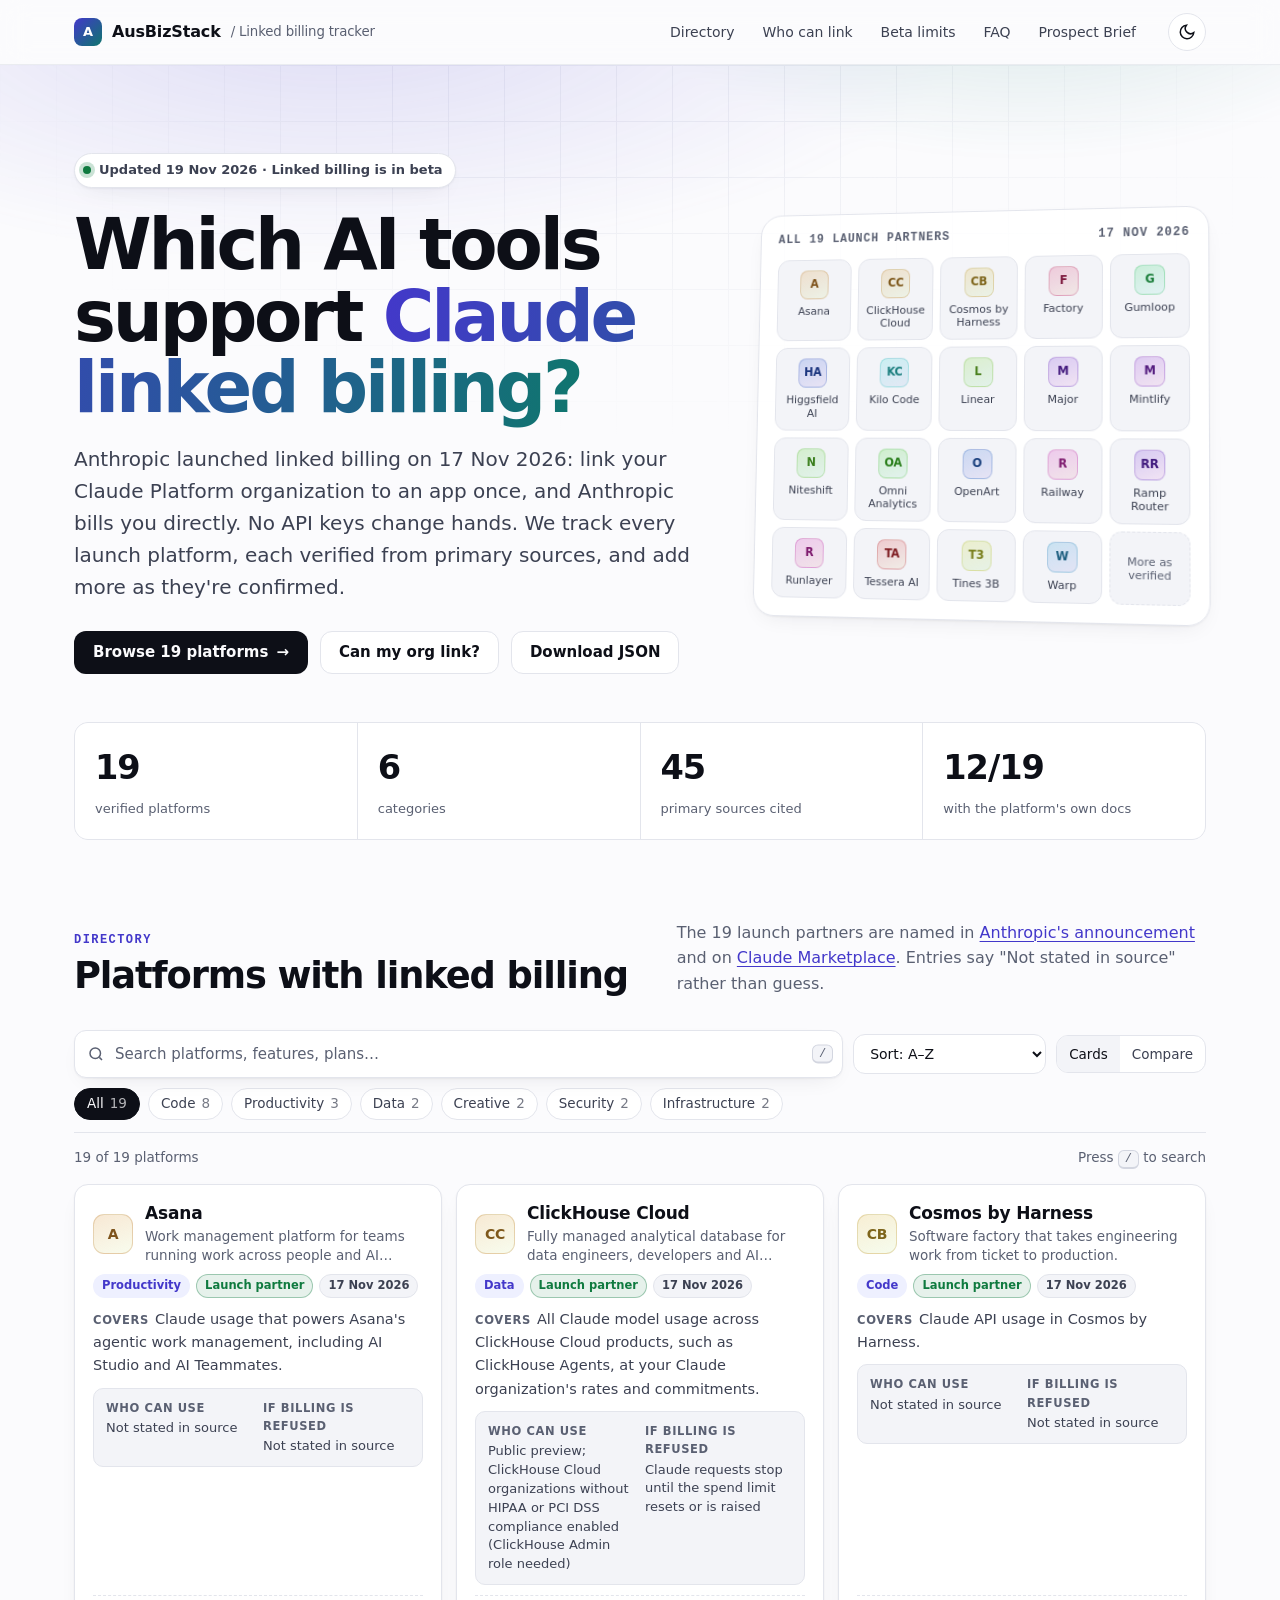
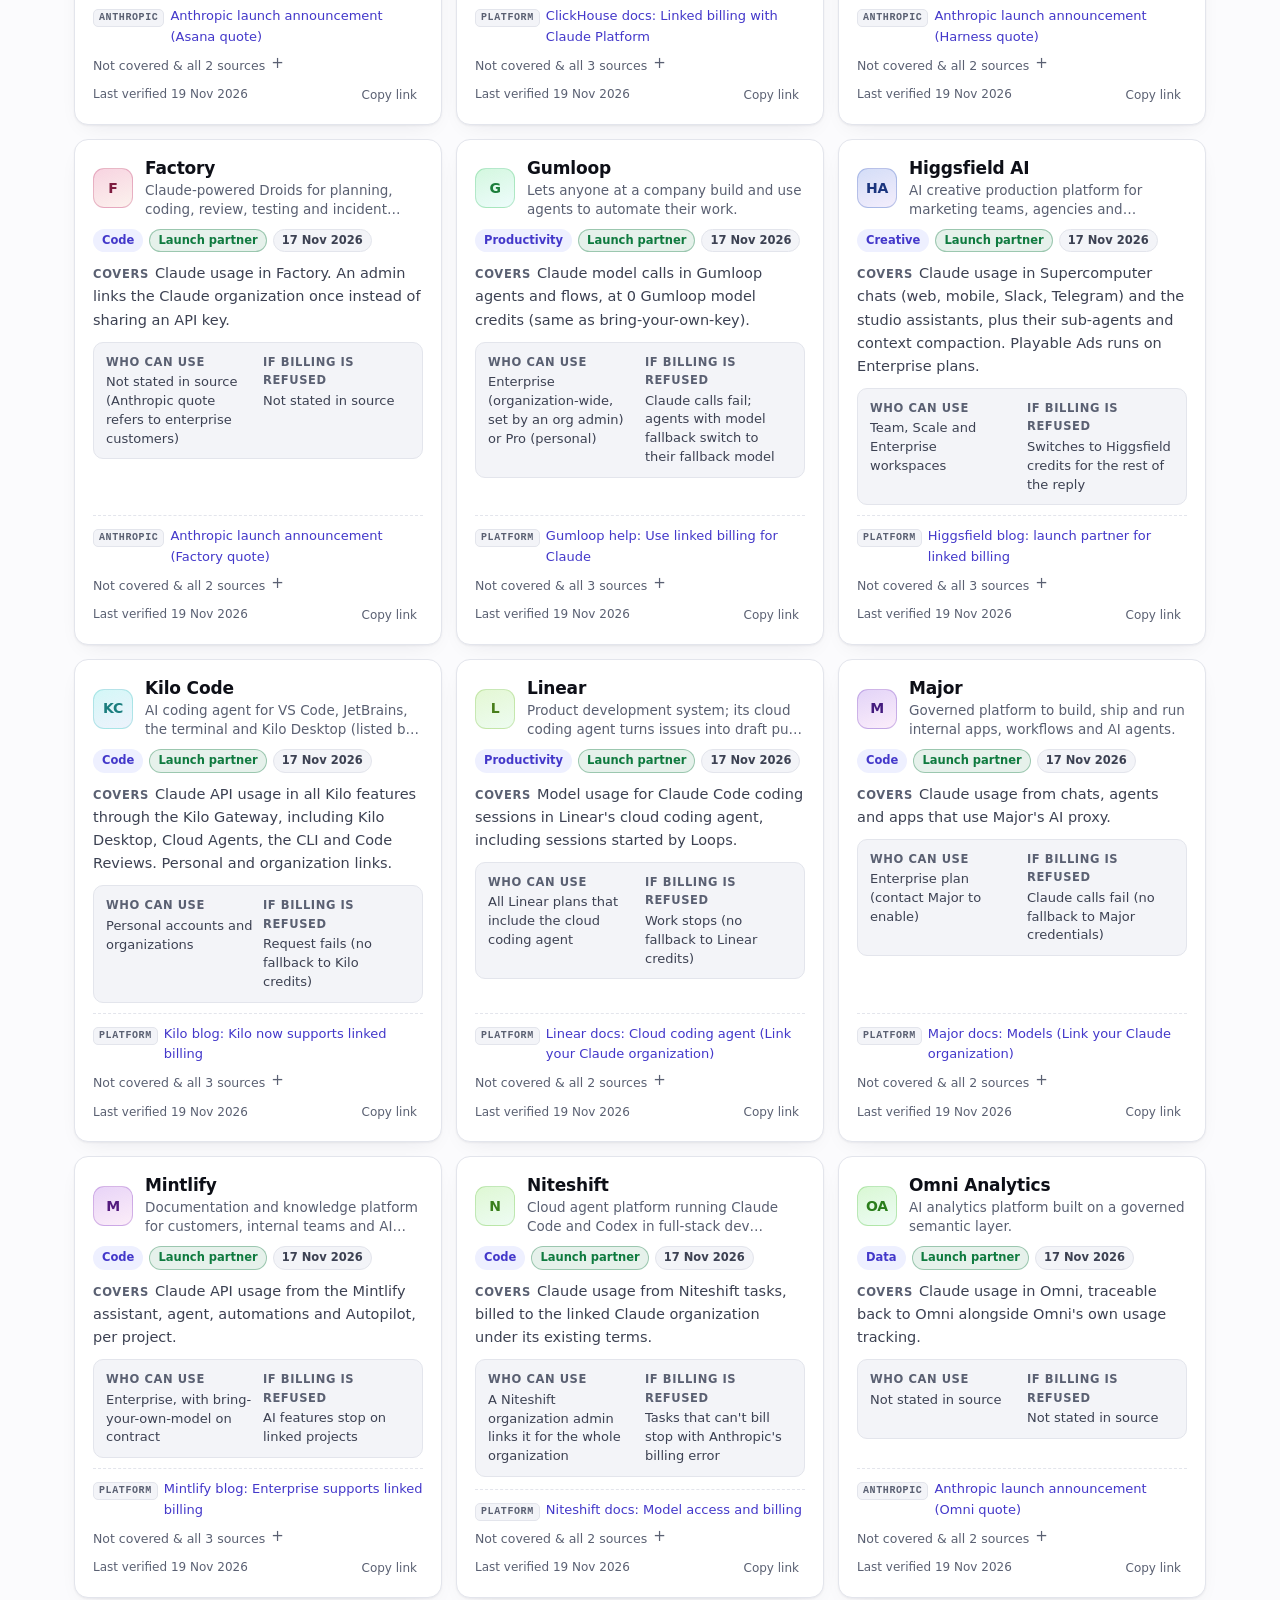
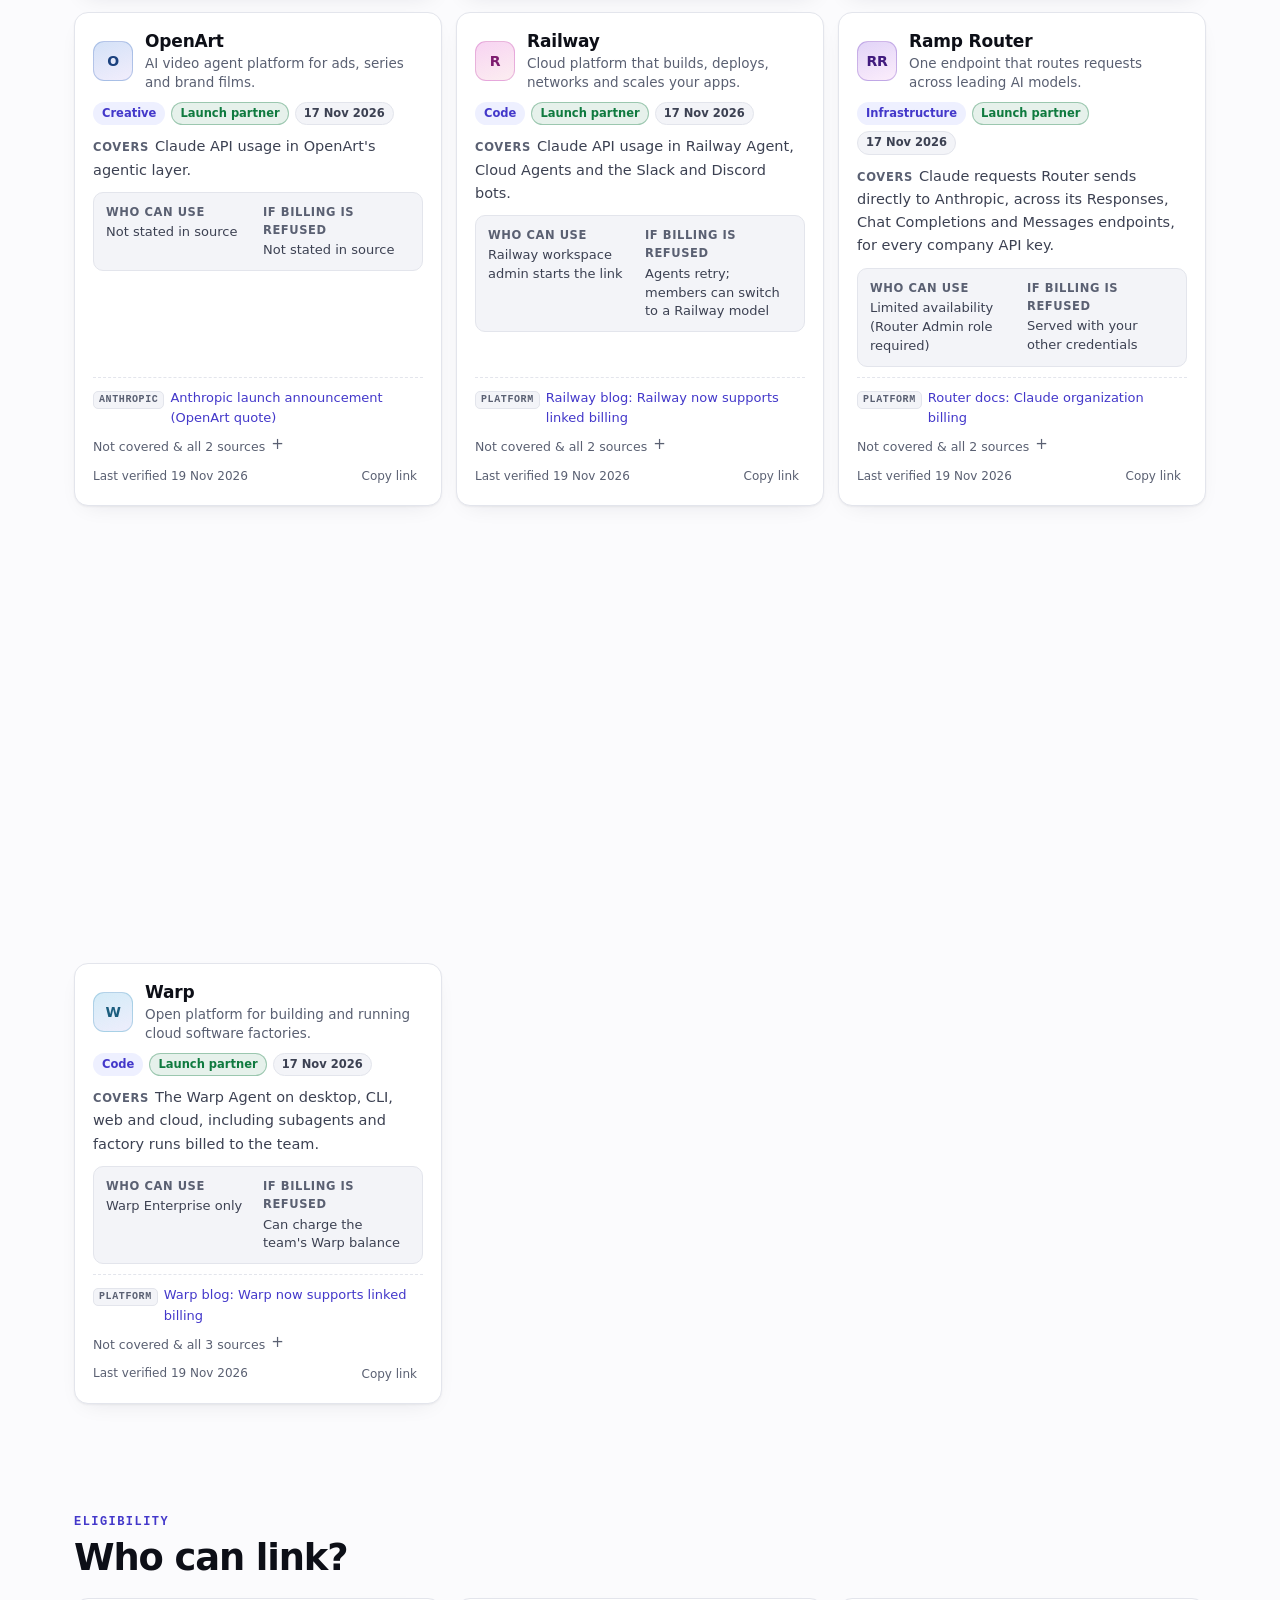
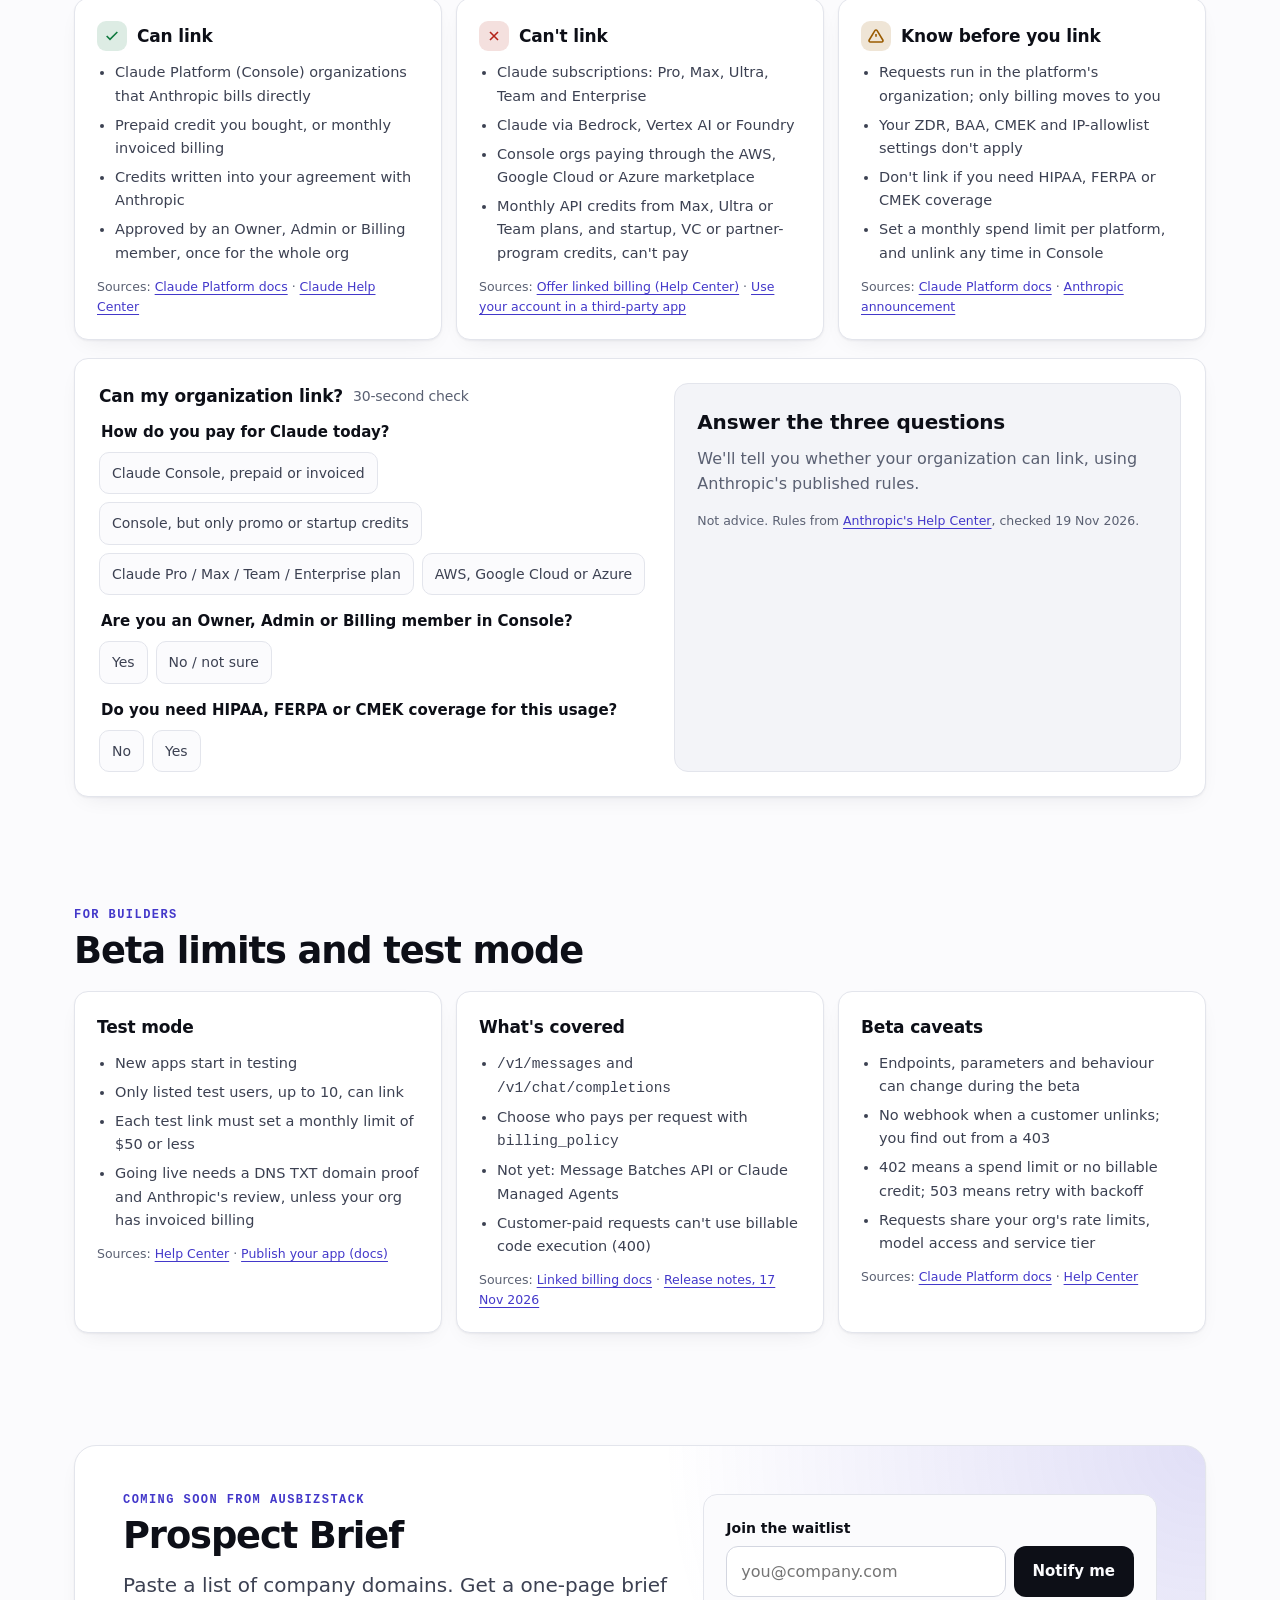
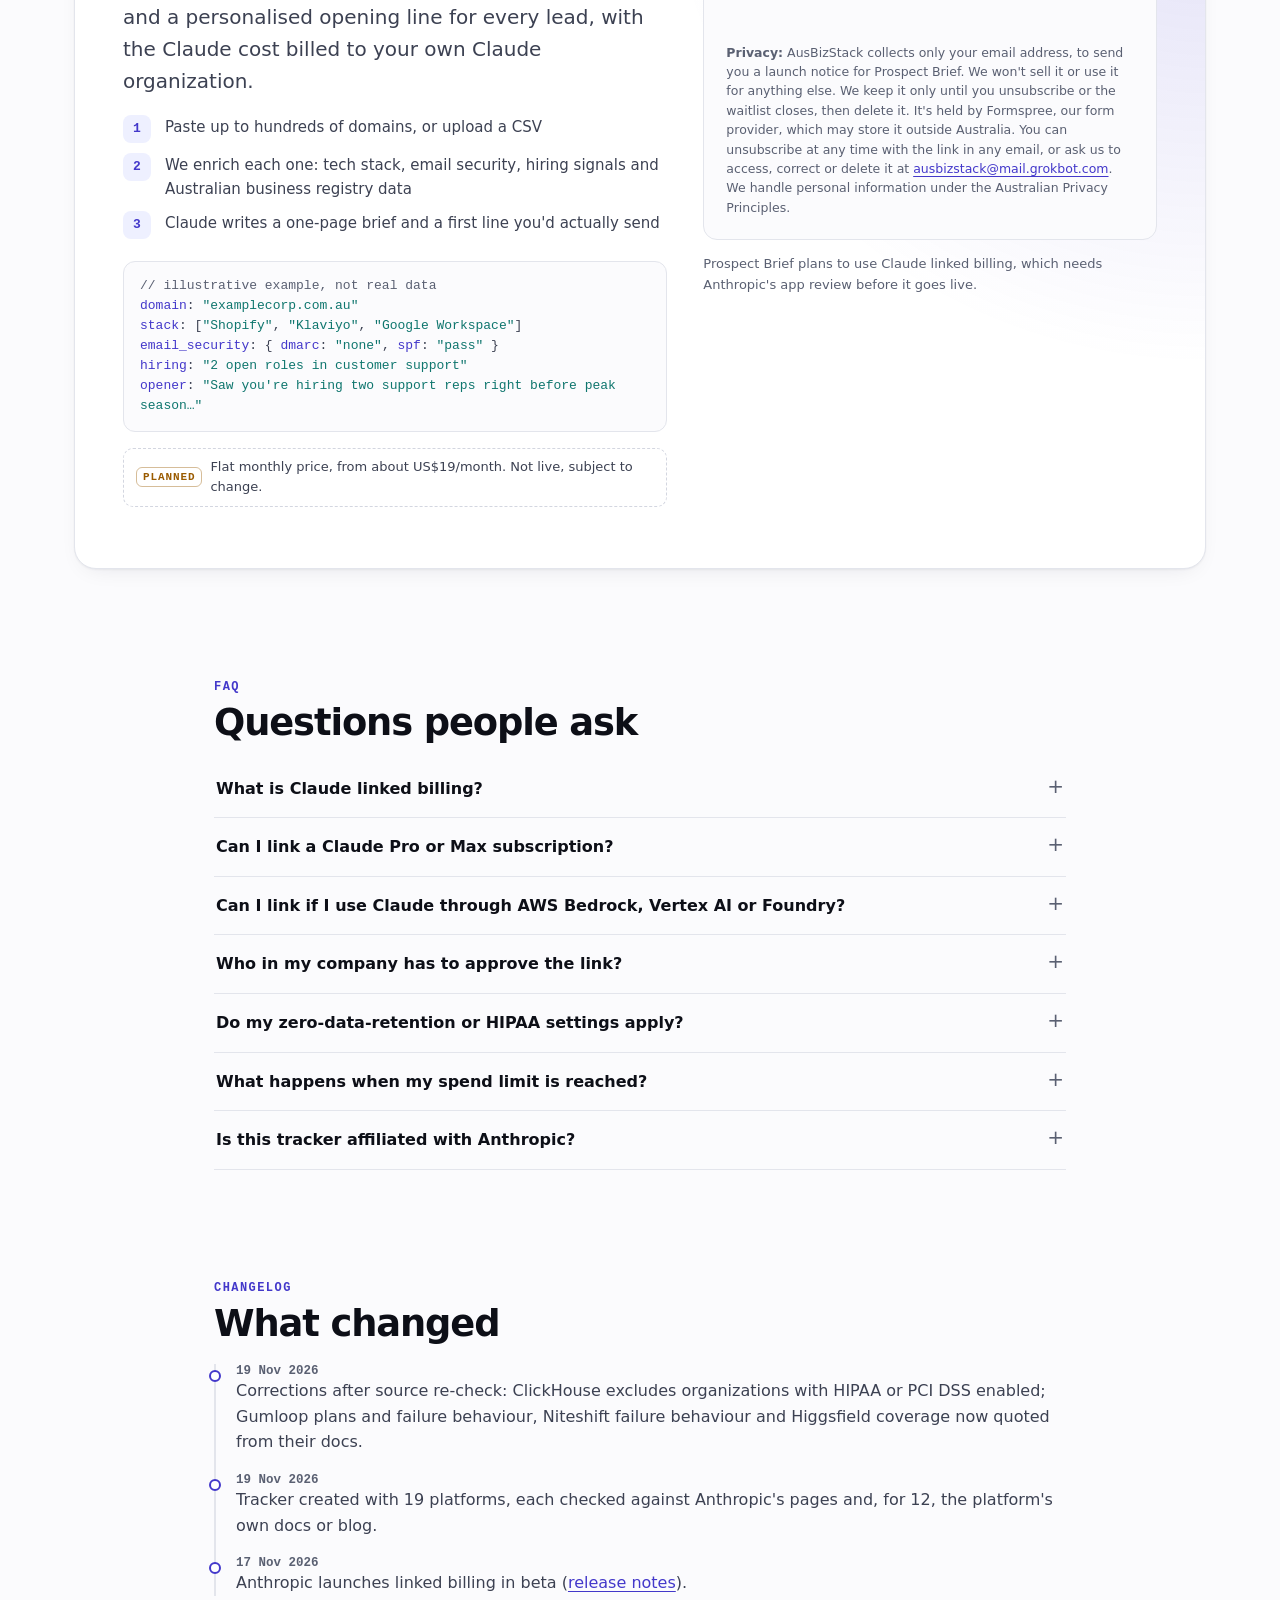
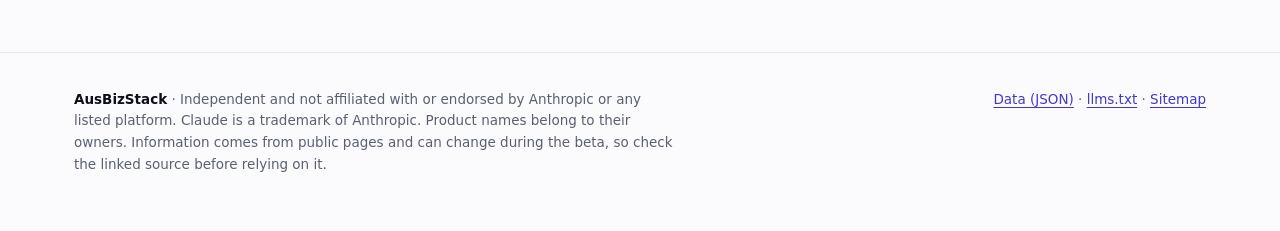
==== commit f61456a1: "Tracker: enable waitlist form" ====
--- a/claude-linked-billing/index.html
+++ b/claude-linked-billing/index.html
@@ -503,14 +503,14 @@
         </div>
         <div>
           <!-- Waitlist: configured in site.config.json (provider, endpoint, contactEmail). See README. -->
-          <form class="wl-form" id="waitlist" action="./waitlist-preview.html" method="get" data-endpoint="" novalidate>
+          <form class="wl-form" id="waitlist" action="https://formspree.io/f/xzervqzv" method="post" data-endpoint="https://formspree.io/f/xzervqzv" novalidate>
             <label class="lbl" for="email">Join the waitlist</label>
             <div class="field">
-              <input id="email" type="email" inputmode="email" autocomplete="email" required placeholder="you@company.com" aria-describedby="privacy">
+              <input id="email" name="email" type="email" inputmode="email" autocomplete="email" required placeholder="you@company.com" aria-describedby="privacy">
               <button class="btn btn-primary" type="submit">Notify me</button>
             </div>
-            <div class="hp" aria-hidden="true"><label for="hp-field">Leave this field empty</label><input id="hp-field" type="text" tabindex="-1" autocomplete="off" data-1p-ignore data-lpignore="true" data-form-type="other"></div>
-            <noscript><span class="ns">JavaScript is off: the waitlist isn't open yet, so submitting just opens a page that says so. Nothing is sent.</span></noscript>
+            <div class="hp" aria-hidden="true"><label for="hp-field">Leave this field empty</label><input id="hp-field" type="text" name="_gotcha" tabindex="-1" autocomplete="off" data-1p-ignore data-lpignore="true" data-form-type="other"></div>
+            <noscript><span class="ns">JavaScript is off: submitting takes you to Formspree's confirmation page.</span></noscript>
             <p class="form-msg" id="form-msg" role="status" aria-live="polite"></p>
             <p class="privacy" id="privacy"><strong>Privacy:</strong> AusBizStack collects only your email address, to send you a launch notice for Prospect Brief. We won't sell it or use it for anything else. We keep it only until you unsubscribe or the waitlist closes, then delete it. It's held by Formspree, our form provider, which may store it outside Australia. You can unsubscribe at any time with the link in any email, or ask us to access, correct or delete it at <a href="mailto:ausbizstack@mail.grokbot.com">ausbizstack@mail.grokbot.com</a>. We handle personal information under the Australian Privacy Principles.</p>
           </form>
